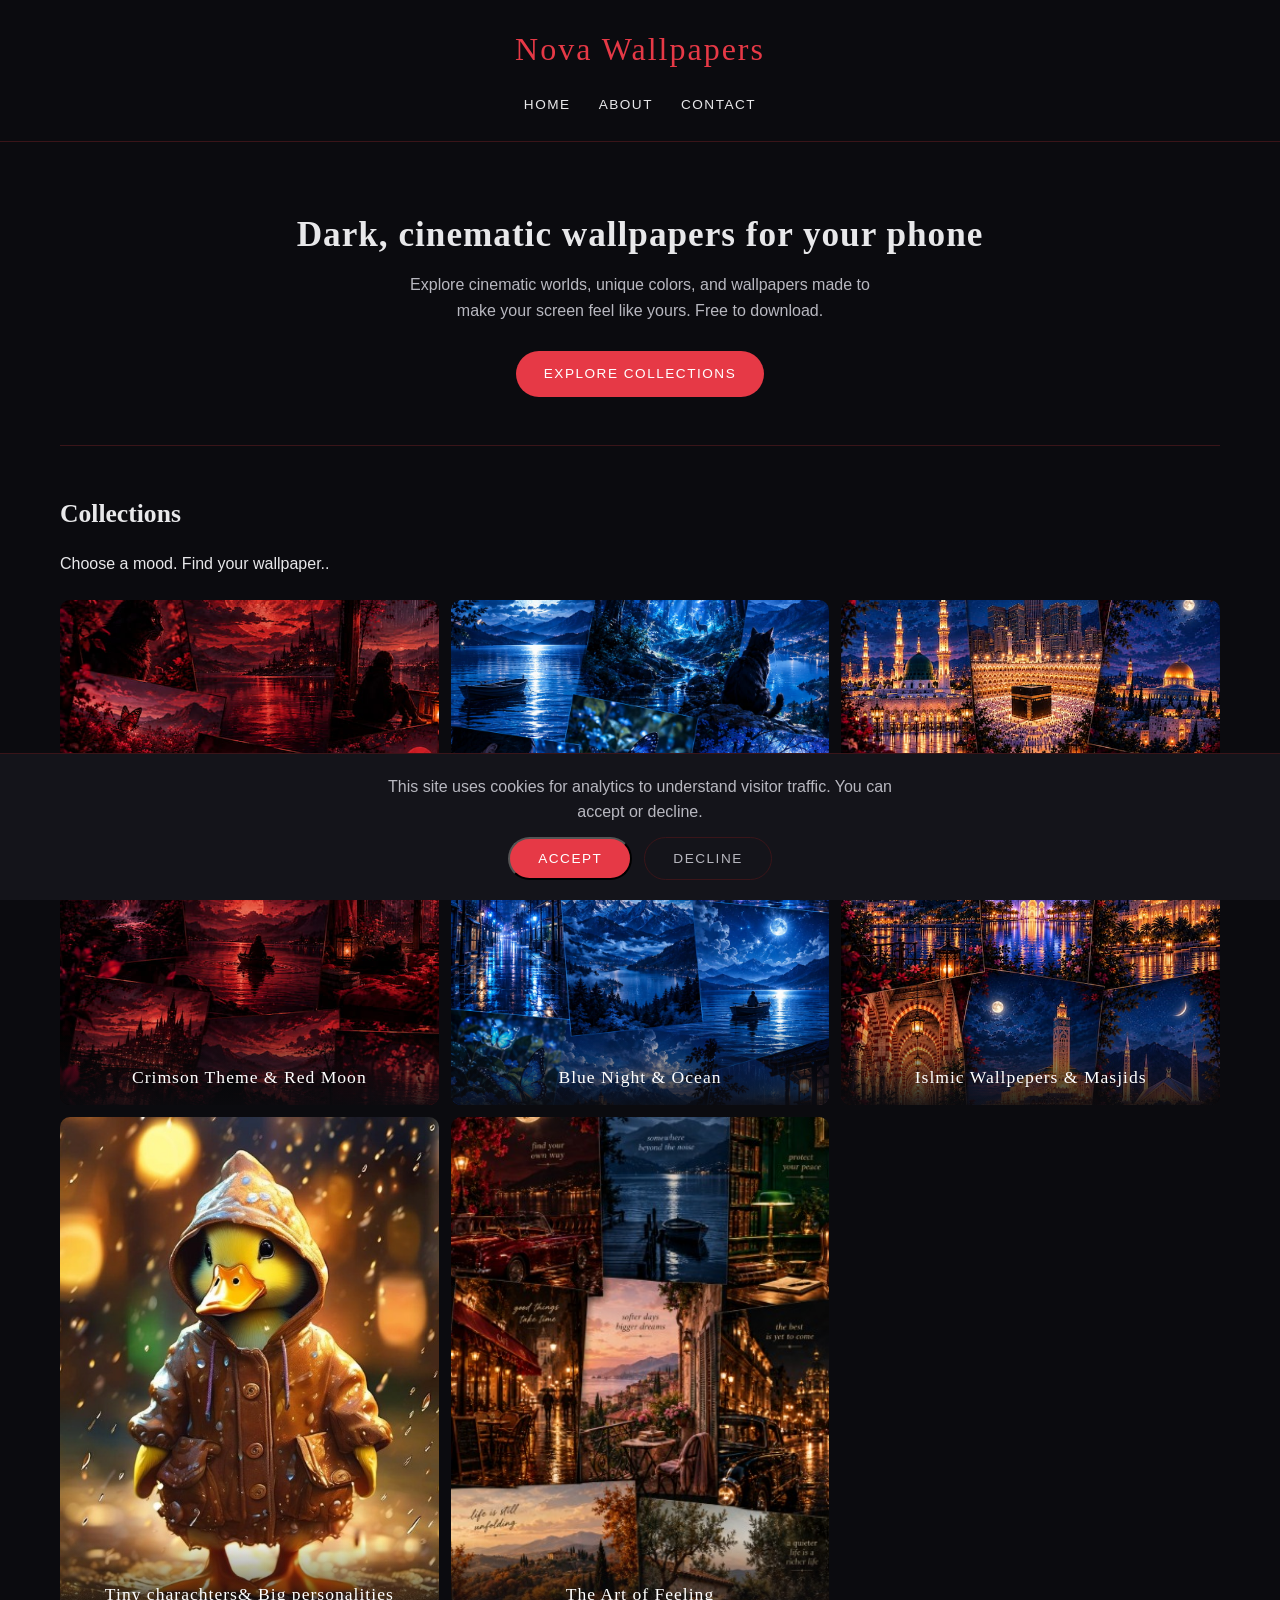
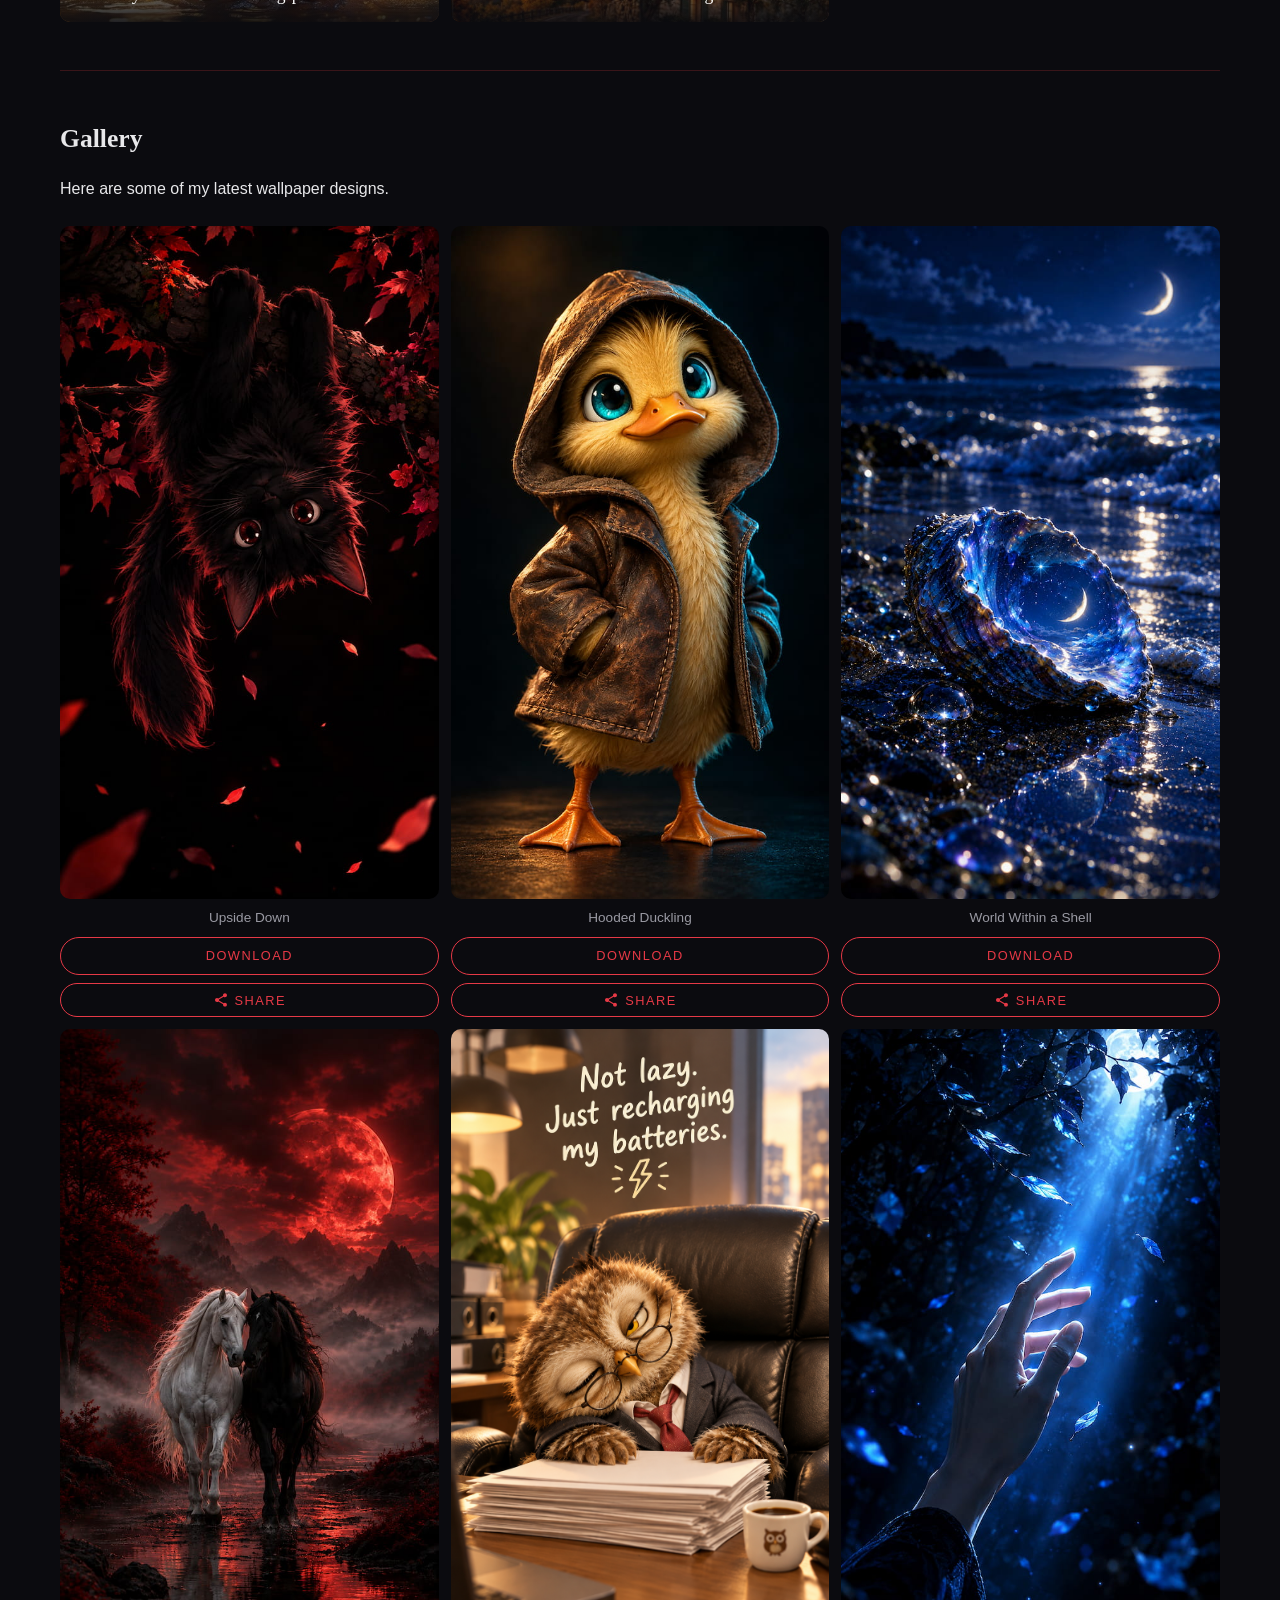
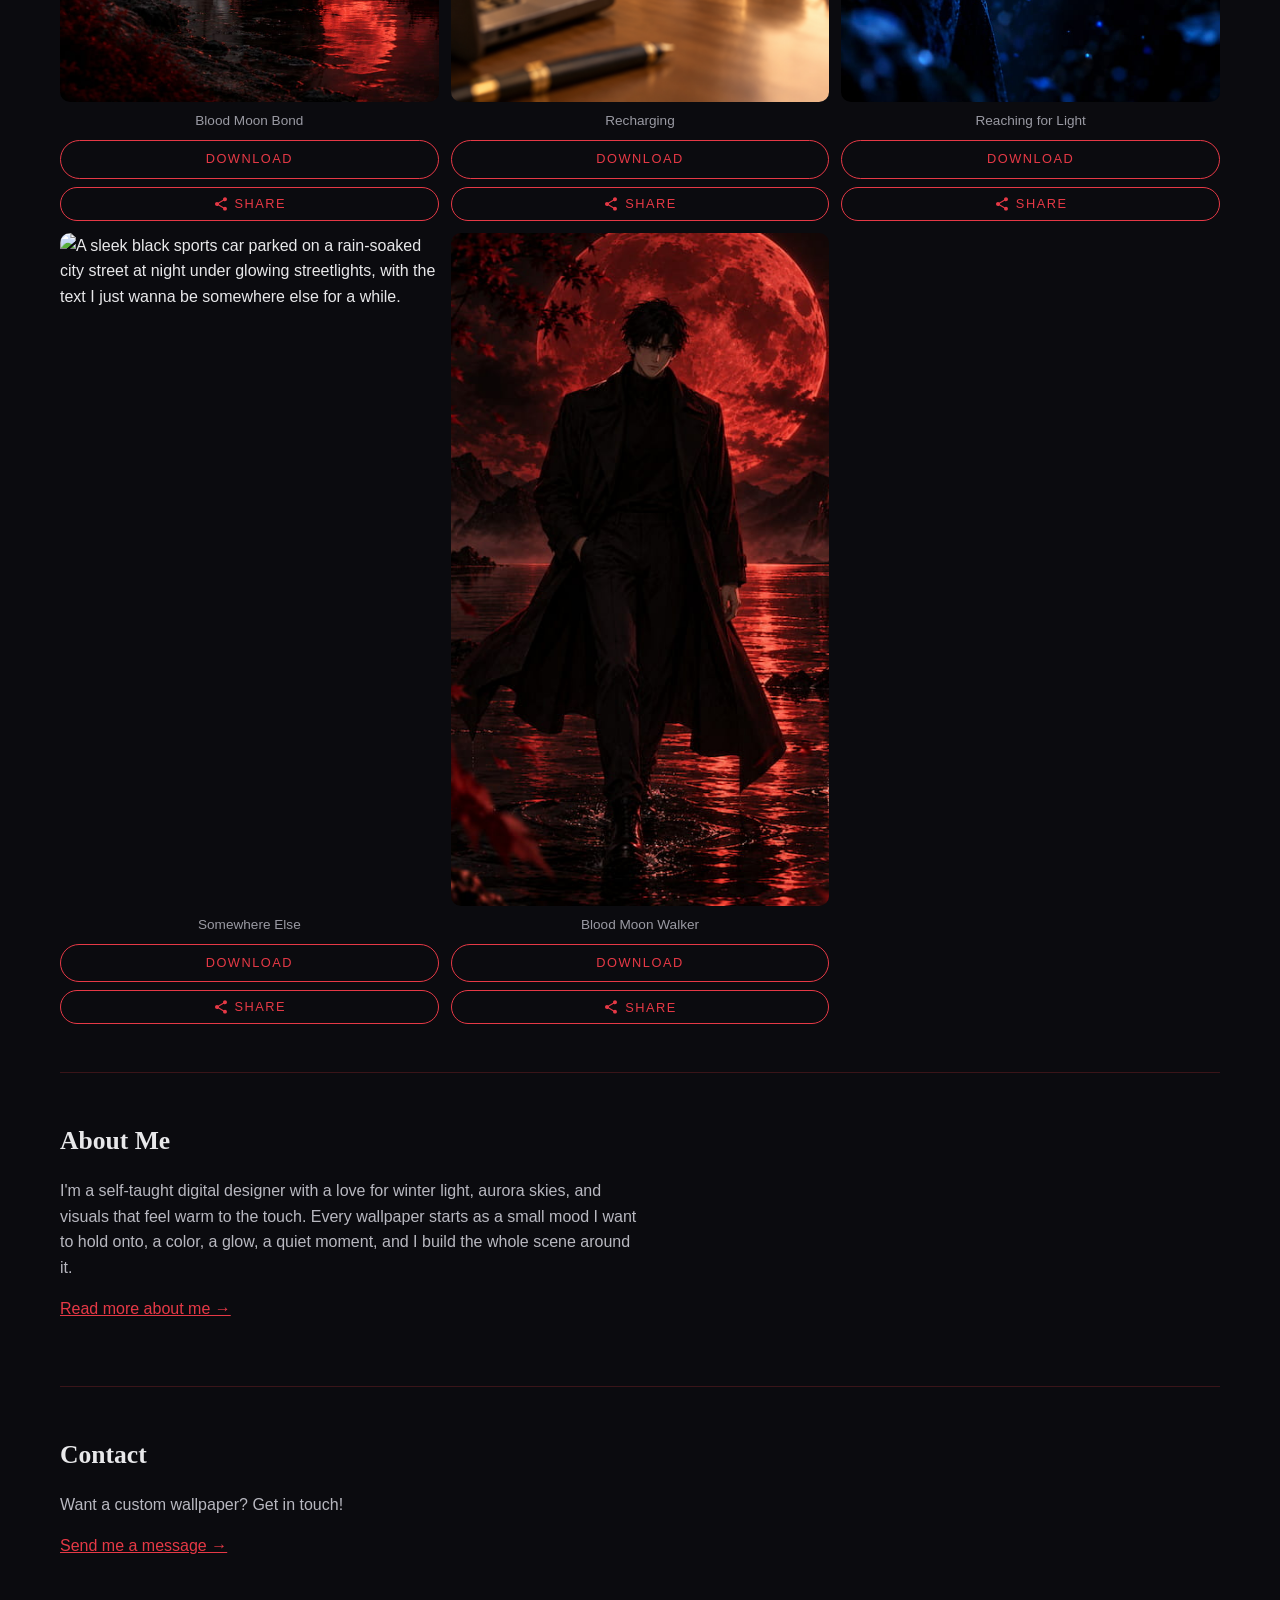
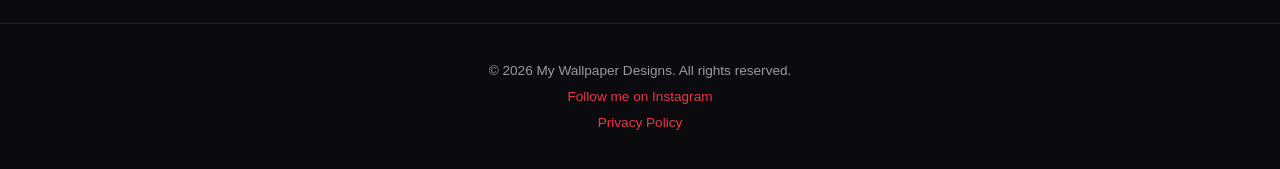
==== index.html @ a2eea52e "Update favicon" ====
<!DOCTYPE html>
<html lang="en">
<head>
  <meta charset="UTF-8">
  <meta name="viewport" content="width=device-width, initial-scale=1.0">

<script async src="https://www.googletagmanager.com/gtag/js?id=G-R8QBSQ94M0"></script>
<script>
  window.dataLayer = window.dataLayer || [];
  function gtag(){dataLayer.push(arguments);}
  gtag('js', new Date());

  gtag('consent', 'default', {
    'analytics_storage': 'denied',
    'ad_storage': 'denied'
  });

  gtag('config', 'G-R8QBSQ94M0');
</script>

  <title>Nova Wallpapers</title>
  <link rel="icon" type="image/png" href="favicon.png">
  <meta name="description" content="Explore cinematic worlds, unique colors, and wallpapers made to make your screen feel like yours. Free to download.">
  <link rel="stylesheet" href="style.css">
</head>
<body>

  <div id="header-placeholder"></div>

  <main>
    <section class="hero">
  <h1>Dark, cinematic wallpapers for your phone</h1>
  <p>Explore cinematic worlds, unique colors, and wallpapers made to make your screen feel like yours. Free to download.</p>
  <a class="button" href="#categories">Explore collections</a>
    </section>


	<section id="categories">
  <h2>Collections</h2>
  <p>Choose a mood. Find your wallpaper..</p>

  <div class="category-grid">

    <a class="category-card" href="red-moon.html">
      <img src="images/mainthumb/red-moon-crimson.jpg" alt="Red moon over dark mountains and a calm lake">
      <span>Crimson Theme &amp; Red Moon</span>
    </a>

    <a class="category-card" href="blue-visual.html">
      <img src="images/mainthumb/blue-theme-ocean.jpg" alt="Blue Wallpapers collection">
      <span>Blue Night &amp; Ocean </span>
    </a>

    <a class="category-card" href="islamic-visuals.html">
      <img src="images/mainthumb/masjid-mosque.jpg" alt="Islamic wallpapers collection">
      <span>Islmic Wallpepers &amp; Masjids</span>
    </a>

    <a class="category-card" href="oddballs.html">
      <img src="images/mainthumb/yellow-duck-oddball.jpeg" alt="Red moon over dark mountains and a calm lake">
      <span>Tiny charachters&amp; Big personalities</span>
    </a>

     <a class="category-card" href="quotes.html">
      <img src="images/mainthumb/quotes.jpeg" alt="Red moon over dark mountains and a calm lake">
      <span>The Art of Feeling</span>
    </a>
  </div>
      </section>


    <section id="gallery">
      <h2>Gallery</h2>
      <p>Here are some of my latest wallpaper designs.</p>

      <div class="gallery-grid">

        <figure>
          <img src="images/red-moon-thumb/black-cat-crimson.jpg" alt="A fluffy black cat hanging upside down from a tree branch, surrounded by red autumn leaves"class="wallpaper-thumb">
          <figcaption>Upside Down</figcaption>
		    <a class="download-link" href="images/redmoon/black-cat-crimson.png" download="crimson-upside-down.png">Download</a>
            <button class="share-button" aria-label="Share this wallpaper">
    <svg viewBox="0 0 24 24" width="16" height="16" fill="currentColor">
      <path d="M18 16.08c-.76 0-1.44.3-1.96.77L8.91 12.7c.05-.23.09-.46.09-.7s-.04-.47-.09-.7l7.05-4.11c.54.5 1.25.81 2.04.81 1.66 0 3-1.34 3-3s-1.34-3-3-3-3 1.34-3 3c0 .24.04.47.09.7L8.04 9.81C7.5 9.31 6.79 9 6 9c-1.66 0-3 1.34-3 3s1.34 3 3 3c.79 0 1.5-.31 2.04-.81l7.12 4.16c-.05.21-.08.43-.08.65 0 1.61 1.31 2.92 2.92 2.92s2.92-1.31 2.92-2.92-1.31-2.92-2.92-2.92z"/>
    </svg>
    Share
  </button>
        </figure>

        <figure>
          <img src="images/oddballsthumbs/hooded-duckling.jpg" alt="A fluffy yellow duckling with big turquoise eyes wearing a worn brown leather jacket with the hood up, standing against a dark moody background with warm orange rim light."  class="wallpaper-thumb">
          <figcaption>Hooded Duckling</figcaption>
		    <a class="download-link " href="images/oddballs/hooded-duckling.png" download="hooded-duckling-leather-jacket-portrait.png">Download</a>
            <button class="share-button" aria-label="Share this wallpaper">
    <svg viewBox="0 0 24 24" width="16" height="16" fill="currentColor">
      <path d="M18 16.08c-.76 0-1.44.3-1.96.77L8.91 12.7c.05-.23.09-.46.09-.7s-.04-.47-.09-.7l7.05-4.11c.54.5 1.25.81 2.04.81 1.66 0 3-1.34 3-3s-1.34-3-3-3-3 1.34-3 3c0 .24.04.47.09.7L8.04 9.81C7.5 9.31 6.79 9 6 9c-1.66 0-3 1.34-3 3s1.34 3 3 3c.79 0 1.5-.31 2.04-.81l7.12 4.16c-.05.21-.08.43-.08.65 0 1.61 1.31 2.92 2.92 2.92s2.92-1.31 2.92-2.92-1.31-2.92-2.92-2.92z"/>
    </svg>
    Share
  </button>
        </figure>


           <figure>
          	
		     <img src="images/blue-night-thumb/seashell-sparkling-shore.jpg" alt="A glowing seashell on the beach at night, containing a miniature ocean scene with a crescent moon, sitting among wet rocks and waves" class="wallpaper-thumb">
          <figcaption>World Within a Shell</figcaption>
		    <a class="download-link" href="images/blue-night/seashell-sparkling-shore.png" download="blue-world-within-shell.png">Download</a>
            <button class="share-button" aria-label="Share this wallpaper">
    <svg viewBox="0 0 24 24" width="16" height="16" fill="currentColor">
      <path d="M18 16.08c-.76 0-1.44.3-1.96.77L8.91 12.7c.05-.23.09-.46.09-.7s-.04-.47-.09-.7l7.05-4.11c.54.5 1.25.81 2.04.81 1.66 0 3-1.34 3-3s-1.34-3-3-3-3 1.34-3 3c0 .24.04.47.09.7L8.04 9.81C7.5 9.31 6.79 9 6 9c-1.66 0-3 1.34-3 3s1.34 3 3 3c.79 0 1.5-.31 2.04-.81l7.12 4.16c-.05.21-.08.43-.08.65 0 1.61 1.31 2.92 2.92 2.92s2.92-1.31 2.92-2.92-1.31-2.92-2.92-2.92z"/>
    </svg>
    Share
  </button>
        </figure>

          <figure>
          <img src="images/mainthumb/horses-crimson-red-moon.jpg" alt="A white horse and a black horse standing nose to nose in a shallow misty stream under a huge blood-red moon, with dark mountains and red foliage reflected in the water."  class="wallpaper-thumb">
          <figcaption>Blood Moon Bond</figcaption>
		    <a class="download-link " href="images/redmoon/horses-crimson-red-moon.jpg" download="horses-crimson-red-moon.png">Download</a>
            <button class="share-button" aria-label="Share this wallpaper">
    <svg viewBox="0 0 24 24" width="16" height="16" fill="currentColor">
      <path d="M18 16.08c-.76 0-1.44.3-1.96.77L8.91 12.7c.05-.23.09-.46.09-.7s-.04-.47-.09-.7l7.05-4.11c.54.5 1.25.81 2.04.81 1.66 0 3-1.34 3-3s-1.34-3-3-3-3 1.34-3 3c0 .24.04.47.09.7L8.04 9.81C7.5 9.31 6.79 9 6 9c-1.66 0-3 1.34-3 3s1.34 3 3 3c.79 0 1.5-.31 2.04-.81l7.12 4.16c-.05.21-.08.43-.08.65 0 1.61 1.31 2.92 2.92 2.92s2.92-1.31 2.92-2.92-1.31-2.92-2.92-2.92z"/>
    </svg>
    Share
  </button>
        </figure>

        <figure>
          <img src="images/quotes/sleepy-owl.png" alt="A sleepy owl in a suit and red tie dozing on a stack of papers at a leather-chaired office desk with a small owl-print coffee cup, with the text Not lazy. Just recharging my batteries." class="wallpaper-thumb">
          <figcaption>Recharging</figcaption>
		    <a class="download-link" href="images/quotes/sleepy-owl.png" download="recharging-sleepy-owl-quote.png">Download</a>
            <button class="share-button" aria-label="Share this wallpaper">
    <svg viewBox="0 0 24 24" width="16" height="16" fill="currentColor">
      <path d="M18 16.08c-.76 0-1.44.3-1.96.77L8.91 12.7c.05-.23.09-.46.09-.7s-.04-.47-.09-.7l7.05-4.11c.54.5 1.25.81 2.04.81 1.66 0 3-1.34 3-3s-1.34-3-3-3-3 1.34-3 3c0 .24.04.47.09.7L8.04 9.81C7.5 9.31 6.79 9 6 9c-1.66 0-3 1.34-3 3s1.34 3 3 3c.79 0 1.5-.31 2.04-.81l7.12 4.16c-.05.21-.08.43-.08.65 0 1.61 1.31 2.92 2.92 2.92s2.92-1.31 2.92-2.92-1.31-2.92-2.92-2.92z"/>
    </svg>
    Share
  </button>
        </figure>  

   <figure>
          	
		     <img src="images/blue-night-thumb/reaching-through-moonlight.jpg" alt="A hand reaching upward toward a beam of light in a glowing blue forest, surrounded by floating leaves and sparkles" class="wallpaper-thumb">
          <figcaption>Reaching for Light</figcaption>
		    <a class="download-link" href="images/blue-night/reaching-through-moonlight.png" download="blue-reaching-for-light.png">Download</a>
            <button class="share-button" aria-label="Share this wallpaper">
    <svg viewBox="0 0 24 24" width="16" height="16" fill="currentColor">
      <path d="M18 16.08c-.76 0-1.44.3-1.96.77L8.91 12.7c.05-.23.09-.46.09-.7s-.04-.47-.09-.7l7.05-4.11c.54.5 1.25.81 2.04.81 1.66 0 3-1.34 3-3s-1.34-3-3-3-3 1.34-3 3c0 .24.04.47.09.7L8.04 9.81C7.5 9.31 6.79 9 6 9c-1.66 0-3 1.34-3 3s1.34 3 3 3c.79 0 1.5-.31 2.04-.81l7.12 4.16c-.05.21-.08.43-.08.65 0 1.61 1.31 2.92 2.92 2.92s2.92-1.31 2.92-2.92-1.31-2.92-2.92-2.92z"/>
    </svg>
    Share
  </button>
        </figure>

        

		 <figure>
          <img src="images/quotes/rainy-black.jfif" alt="A sleek black sports car parked on a rain-soaked city street at night under glowing streetlights, with the text I just wanna be somewhere else for a while." class="wallpaper-thumb">
          <figcaption>Somewhere Else</figcaption>
		    <a class="download-link" href="images/quotes/rainy-black.jfif" download="somewhere-else-rainy-black-quote.jfif">Download</a>
            <button class="share-button" aria-label="Share this wallpaper">
    <svg viewBox="0 0 24 24" width="16" height="16" fill="currentColor">
      <path d="M18 16.08c-.76 0-1.44.3-1.96.77L8.91 12.7c.05-.23.09-.46.09-.7s-.04-.47-.09-.7l7.05-4.11c.54.5 1.25.81 2.04.81 1.66 0 3-1.34 3-3s-1.34-3-3-3-3 1.34-3 3c0 .24.04.47.09.7L8.04 9.81C7.5 9.31 6.79 9 6 9c-1.66 0-3 1.34-3 3s1.34 3 3 3c.79 0 1.5-.31 2.04-.81l7.12 4.16c-.05.21-.08.43-.08.65 0 1.61 1.31 2.92 2.92 2.92s2.92-1.31 2.92-2.92-1.31-2.92-2.92-2.92z"/>
    </svg>
    Share
  </button>
        </figure>
        
  <figure>
          <img src="images/mainthumb/anime_man-crimson.jpg" alt="An anime-style young man with dark hair in a long black coat walking through shallow water under a giant blood-red moon, with dark mountains and falling red leaves around him."  class="wallpaper-thumb">
          <figcaption>Blood Moon Walker</figcaption>
		    <a class="download-link " href="images/redmoon/anime_man-crimson.jpg" download="blood-moon-walker-anime-wallpaper.png">Download</a>
            <button class="share-button" aria-label="Share this wallpaper">
    <svg viewBox="0 0 24 24" width="16" height="16" fill="currentColor">
      <path d="M18 16.08c-.76 0-1.44.3-1.96.77L8.91 12.7c.05-.23.09-.46.09-.7s-.04-.47-.09-.7l7.05-4.11c.54.5 1.25.81 2.04.81 1.66 0 3-1.34 3-3s-1.34-3-3-3-3 1.34-3 3c0 .24.04.47.09.7L8.04 9.81C7.5 9.31 6.79 9 6 9c-1.66 0-3 1.34-3 3s1.34 3 3 3c.79 0 1.5-.31 2.04-.81l7.12 4.16c-.05.21-.08.43-.08.65 0 1.61 1.31 2.92 2.92 2.92s2.92-1.31 2.92-2.92-1.31-2.92-2.92-2.92z"/>
    </svg>
    Share
  </button>
        </figure>

        
     
      

      </div>
    </section>

    <section id="about">
      
      <h2>About Me</h2>
      <p>I'm a self-taught digital designer with a love for winter light, aurora skies, and visuals that feel warm to the touch. Every wallpaper starts as a small mood I want to hold onto, a color, a glow, a quiet moment, and I build the whole scene around it.</p>
      <p><a href="about.html">Read more about me &rarr;</a></p>

    </section>

    <section id="contact">
      <h2>Contact</h2>
      <p>Want a custom wallpaper? Get in touch!</p>
	  <p><a href="contact.html">Send me a message &rarr;</a></p>
    </section>
  </main>
  
 <div id="footer-placeholder"></div>

<script src="script.js"></script>
</body>
</html>
---- style.css ----
* {
  box-sizing: border-box;
}

body {
  margin: 0;
  background-color: #0b0b0f;
  color: #e8e8ea;
  font-family: Arial, Helvetica, sans-serif;
  line-height: 1.6;
}

header {
  padding: 24px 20px;
  text-align: center;
  border-bottom: 1px solid #3a1519;
}

h1 {
  font-family: Georgia, "Times New Roman", serif;
  font-size: 2rem;
  letter-spacing: 2px;
  color: #e63946;
}

h1 {
  margin: 0 0 16px;
}

nav ul {
  list-style: none;
  margin: 0;
  padding: 0;
  display: flex;
  justify-content: center;
  flex-wrap: wrap;
  gap: 8px 28px;
}

nav a {
  color: #e8e8ea;
  text-decoration: none;
  text-transform: uppercase;
  font-size: 0.85rem;
  letter-spacing: 1.5px;
  padding-bottom: 4px;
  border-bottom: 2px solid transparent;
  transition: color 0.3s, border-color 0.3s;
}

nav a:hover {
  color: #e63946;
  border-bottom-color: #e63946;
}

html {
  scroll-behavior: smooth;
}

main {
  max-width: 1200px;
  margin: 0 auto;
  padding: 0 20px;
}

section {
  padding: 48px 0;
}

h2 {
  font-family: Georgia, "Times New Roman", serif;
  font-size: 1.6rem;
  margin: 0 0 8px;
}

.gallery-grid {
  display: grid;
  grid-template-columns: repeat(2, 1fr);
  gap: 12px;
  margin-top: 24px;
  cursor: pointer;

}

.gallery-grid figure {
  margin: 0;
}

.gallery-grid img {
  display: block;
  width: 100%;
  aspect-ratio: 9 / 16;
  object-fit: cover;
  border-radius: 10px;
  cursor: pointer;
  opacity: 0;
  transition: opacity 0.6s, transform 0.5s cubic-bezier(0.25, 0.8, 0.25, 1), box-shadow 0.5s cubic-bezier(0.25, 0.8, 0.25, 1), filter 0.5s;
}

.gallery-grid img:hover {
  transform: scale(1.04);
  box-shadow: 0 12px 32px rgba(230, 57, 70, 0.4);
  filter: brightness(1.05);
}
.gallery-grid img.loaded {
  opacity: 1;
}

figcaption {
  padding-top: 8px;
  font-size: 0.85rem;
  text-align: center;
  color: #9a9aa3;
}
.gallery-grid img:hover {
  transform: scale(1.03);
  box-shadow: 0 8px 24px rgba(230, 57, 70, 0.35);
}

@media (min-width: 768px) {
  .gallery-grid {
    grid-template-columns: repeat(3, 1fr);
  }
}
section + section {
  border-top: 1px solid #3a1519;
}

#about p,
#contact p {
  max-width: 65ch;
  color: #b8b8c0;
}
footer {
  padding: 32px 20px;
  text-align: center;
  border-top: 1px solid #3a1519;
  font-size: 0.85rem;
  color: #9a9aa3;
}

footer p {
  margin: 4px 0;
}

footer a {
  color: #e63946;
  text-decoration: none;
  transition: color 0.3s;
}

footer a:hover {
  color: #ff6b76;
  text-decoration: underline;
}

.site-title {
  display: block;
  margin-bottom: 16px;
  font-family: Georgia, "Times New Roman", serif;
  font-size: 2rem;
  letter-spacing: 2px;
  color: #e63946;
  text-decoration: none;
}

main h1 {
  margin: 0 0 8px;
  font-size: 1.8rem;
  letter-spacing: 1px;
  color: #e8e8ea;
}

main a {
  color: #e63946;
  transition: color 0.3s;
}

main a:hover {
  color: #ff6b76;
}
.hero {
  text-align: center;
  padding: 72px 0 48px;
}

.hero h1 {
  margin: 0 0 16px;
  font-family: Georgia, "Times New Roman", serif;
  font-size: 2.2rem;
  line-height: 1.2;
}

.hero p {
  max-width: 55ch;
  margin: 0 auto 28px;
  color: #b8b8c0;
}

.button {
  display: inline-block;
  padding: 12px 28px;
  background-color: #e63946;
  color: #ffffff;
  text-decoration: none;
  text-transform: uppercase;
  letter-spacing: 1.5px;
  font-size: 0.85rem;
  border-radius: 999px;
  transition: background-color 0.3s;
}

.button:hover {
  background-color: #ff6b76;
  color: #ffffff;
}
.category-grid {
  display: grid;
  grid-template-columns: repeat(2, 1fr);
  gap: 12px;
  margin-top: 24px;
}

.category-card {
  position: relative;
  display: block;
  overflow: hidden;
  border-radius: 10px;
}

.category-card img {
  display: block;
  width: 100%;
  aspect-ratio: 3 / 4;
  object-fit: cover;
  transition: transform 0.4s;
}

.category-card span {
  position: absolute;
  left: 0;
  right: 0;
  bottom: 0;
  padding: 40px 12px 14px;
  background: linear-gradient(to top, rgba(11, 11, 15, 0.9), transparent);
  color: #ffffff;
  font-family: Georgia, "Times New Roman", serif;
  font-size: 1.1rem;
  letter-spacing: 1px;
  text-align: center;
}

.category-card:hover img {
  transform: scale(1.05);
}

@media (min-width: 768px) {
  .category-grid {
    grid-template-columns: repeat(3, 1fr);
  }
}
.download-link {
  display: block;
  margin-top: 8px;
  padding: 8px 0;
  border: 1px solid #e63946;
  border-radius: 999px;
  color: #e63946;
  font-size: 0.8rem;
  text-align: center;
  text-decoration: none;
  text-transform: uppercase;
  letter-spacing: 1.5px;
  transition: background-color 0.3s, color 0.3s;
}

.download-link:hover {
  background-color: #e63946;
  color: #ffffff;
}

.download-link.theme-blue {
  border-color: #4a7fe6;
  color: #4a7fe6;
}

.download-link.theme-blue:hover {
  background-color: #4a7fe6;
  color: #ffffff;
}



main a.theme-blue {
  color: #4a7fe6;
}

main a.theme-blue:hover {
  color: #7fa8f0;
}

.text-page {
  max-width: 720px;
  margin: 0 auto;
}

.text-page h2 {
  margin: 32px 0 8px;
  font-family: Georgia, "Times New Roman", serif;
  font-size: 1.4rem;
  color: #e8e8ea;
}

.text-page p {
  color: #b8b8c0;
}

nav a[aria-current="page"] {
  color: #e63946;
  border-bottom-color: #e63946;
}

.contact-form {
  display: grid;
  gap: 16px;
  margin: 24px 0 32px;
}

.contact-form label {
  display: block;
  margin-bottom: 6px;
  font-size: 0.85rem;
  letter-spacing: 1px;
  text-transform: uppercase;
  color: #9a9aa3;
}

.contact-form input,
.contact-form textarea {
  width: 100%;
  padding: 12px 14px;
  background-color: #14141a;
  border: 1px solid #3a1519;
  border-radius: 8px;
  color: #e8e8ea;
  font-family: inherit;
  font-size: 1rem;
}

.contact-form textarea {
  resize: vertical;
}

.contact-form input:focus,
.contact-form textarea:focus {
  outline: none;
  border-color: #e63946;
  box-shadow: 0 0 0 3px rgba(230, 57, 70, 0.25);
}

.contact-form .button {
  justify-self: start;
  border: none;
  cursor: pointer;
  font-family: inherit;
}
.text-page ul {
  padding-left: 1.2rem;
}

.text-page li {
  margin-bottom: 6px;
  color: #b8b8c0;
}
.lightbox {
  position: fixed;
  top: 0;
  left: 0;
  width: 100%;
  height: 100%;
  background-color: rgba(0, 0, 0, 0.9);
  display: flex;
  align-items: center;
  justify-content: center;
  z-index: 100;
  opacity: 0;
  visibility: hidden;
  transition: opacity 0.3s, visibility 0.3s;
}

.lightbox.active {
  opacity: 1;
  visibility: visible;
}

.lightbox img {
  max-width: 90%;
  max-height: 85vh;
  border-radius: 10px;
  transform: scale(0.95);
  transition: transform 0.3s;
}

.lightbox.active img {
  transform: scale(1);
}

.lightbox-close {
  position: absolute;
  top: 20px;
  right: 30px;
  font-size: 2.5rem;
  color: #e8e8ea;
  cursor: pointer;
}

#backToTop {
  position: fixed;
  bottom: 24px;
  right: 24px;
  width: 44px;
  height: 44px;
  border: none;
  border-radius: 50%;
  background-color: #e63946;
  color: #ffffff;
  font-size: 1.2rem;
  cursor: pointer;
  opacity: 0;
  visibility: hidden;
  transform: translateY(10px);
  transition: opacity 0.3s, visibility 0.3s, transform 0.3s, background-color 0.3s;
  z-index: 50;
}

#backToTop.show {
  opacity: 1;
  visibility: visible;
  transform: translateY(0);
}

#backToTop:hover {
  background-color: #ff6b76;
}

.cookie-banner {
  position: fixed;
  bottom: 0;
  left: 0;
  right: 0;
  background-color: #14141a;
  border-top: 1px solid #3a1519;
  padding: 20px;
  display: none;
  flex-direction: column;
  gap: 12px;
  align-items: center;
  text-align: center;
  z-index: 200;
}

.cookie-banner.show {
  display: flex;
}

.cookie-banner p {
  margin: 0;
  color: #b8b8c0;
  max-width: 60ch;
}

.cookie-buttons {
  display: flex;
  gap: 12px;
}

.cookie-decline {
  padding: 12px 28px;
  background-color: transparent;
  color: #b8b8c0;
  border: 1px solid #3a1519;
  border-radius: 999px;
  text-transform: uppercase;
  letter-spacing: 1.5px;
  font-size: 0.85rem;
  cursor: pointer;
  font-family: inherit;
}
.wallpaper-actions {
  display: flex;
  gap: 8px;
  margin-top: 8px;
}

.wallpaper-actions .download-link {
  flex: 1;
  margin-top: 0;
}

.share-button {
  display: flex;
  align-items: center;
  justify-content: center;
  gap: 6px;
  width: 100%;
  margin-top: 8px;
  padding: 8px 0;
  border: 1px solid #e63946;
  border-radius: 999px;
  background-color: transparent;
  color: #e63946;
  font-size: 0.8rem;
  text-transform: uppercase;
  letter-spacing: 1.5px;
  cursor: pointer;
  font-family: inherit;
  transition: background-color 0.3s, color 0.3s;
}

.share-button:hover {
  background-color: #e63946;
  color: #ffffff;
}
.share-button.theme-blue {
  border-color: #4a7fe6;
  color: #4a7fe6;
}

.share-button.theme-blue:hover {
  background-color: #4a7fe6;
  color: #ffffff;
}

.collection-row {
  display: grid;
  grid-template-columns: 1fr;
  gap: 16px;
  margin-bottom: 40px;
  align-items: center;
}

.collection-row .category-card {
  max-width: 320px;
}

.collection-description {
  color: #b8b8c0;
  line-height: 1.7;
}

@media (min-width: 768px) {
  .collection-row {
    grid-template-columns: 300px 1fr;
    gap: 32px;
  }
}
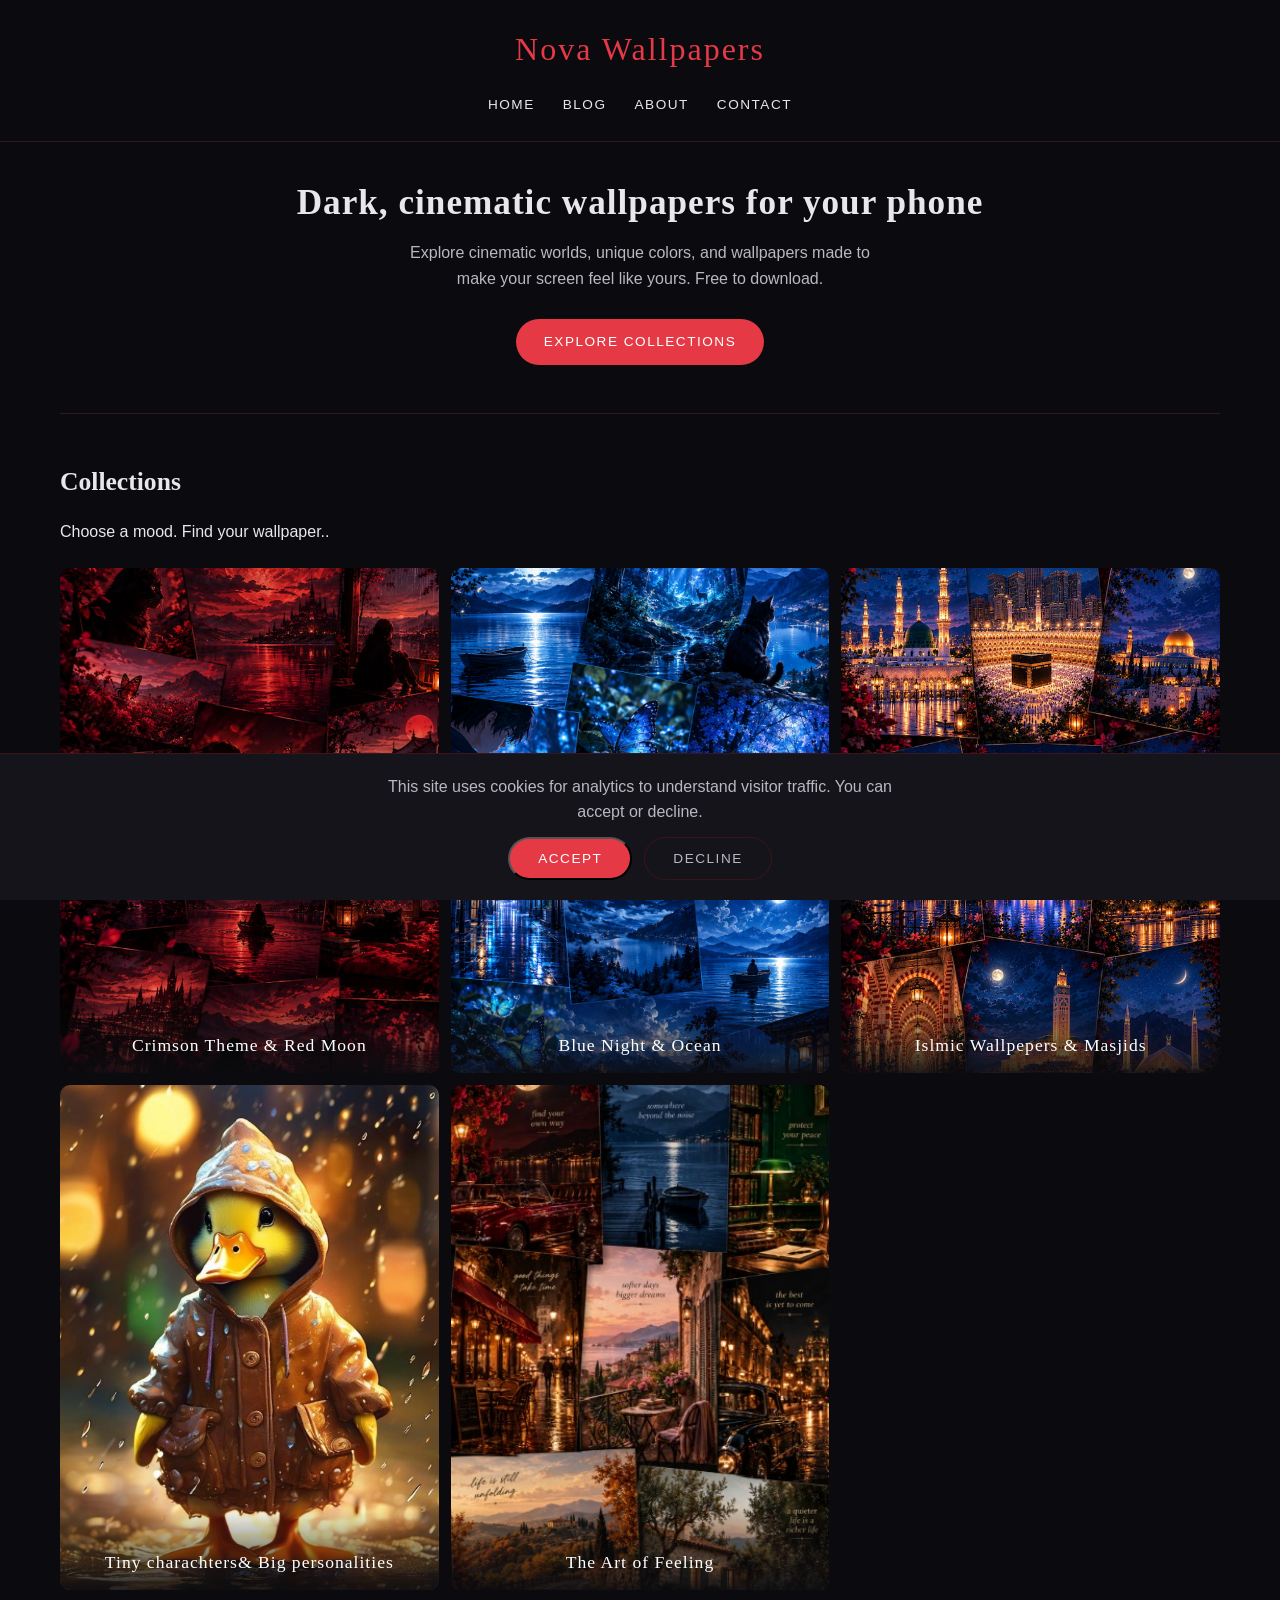
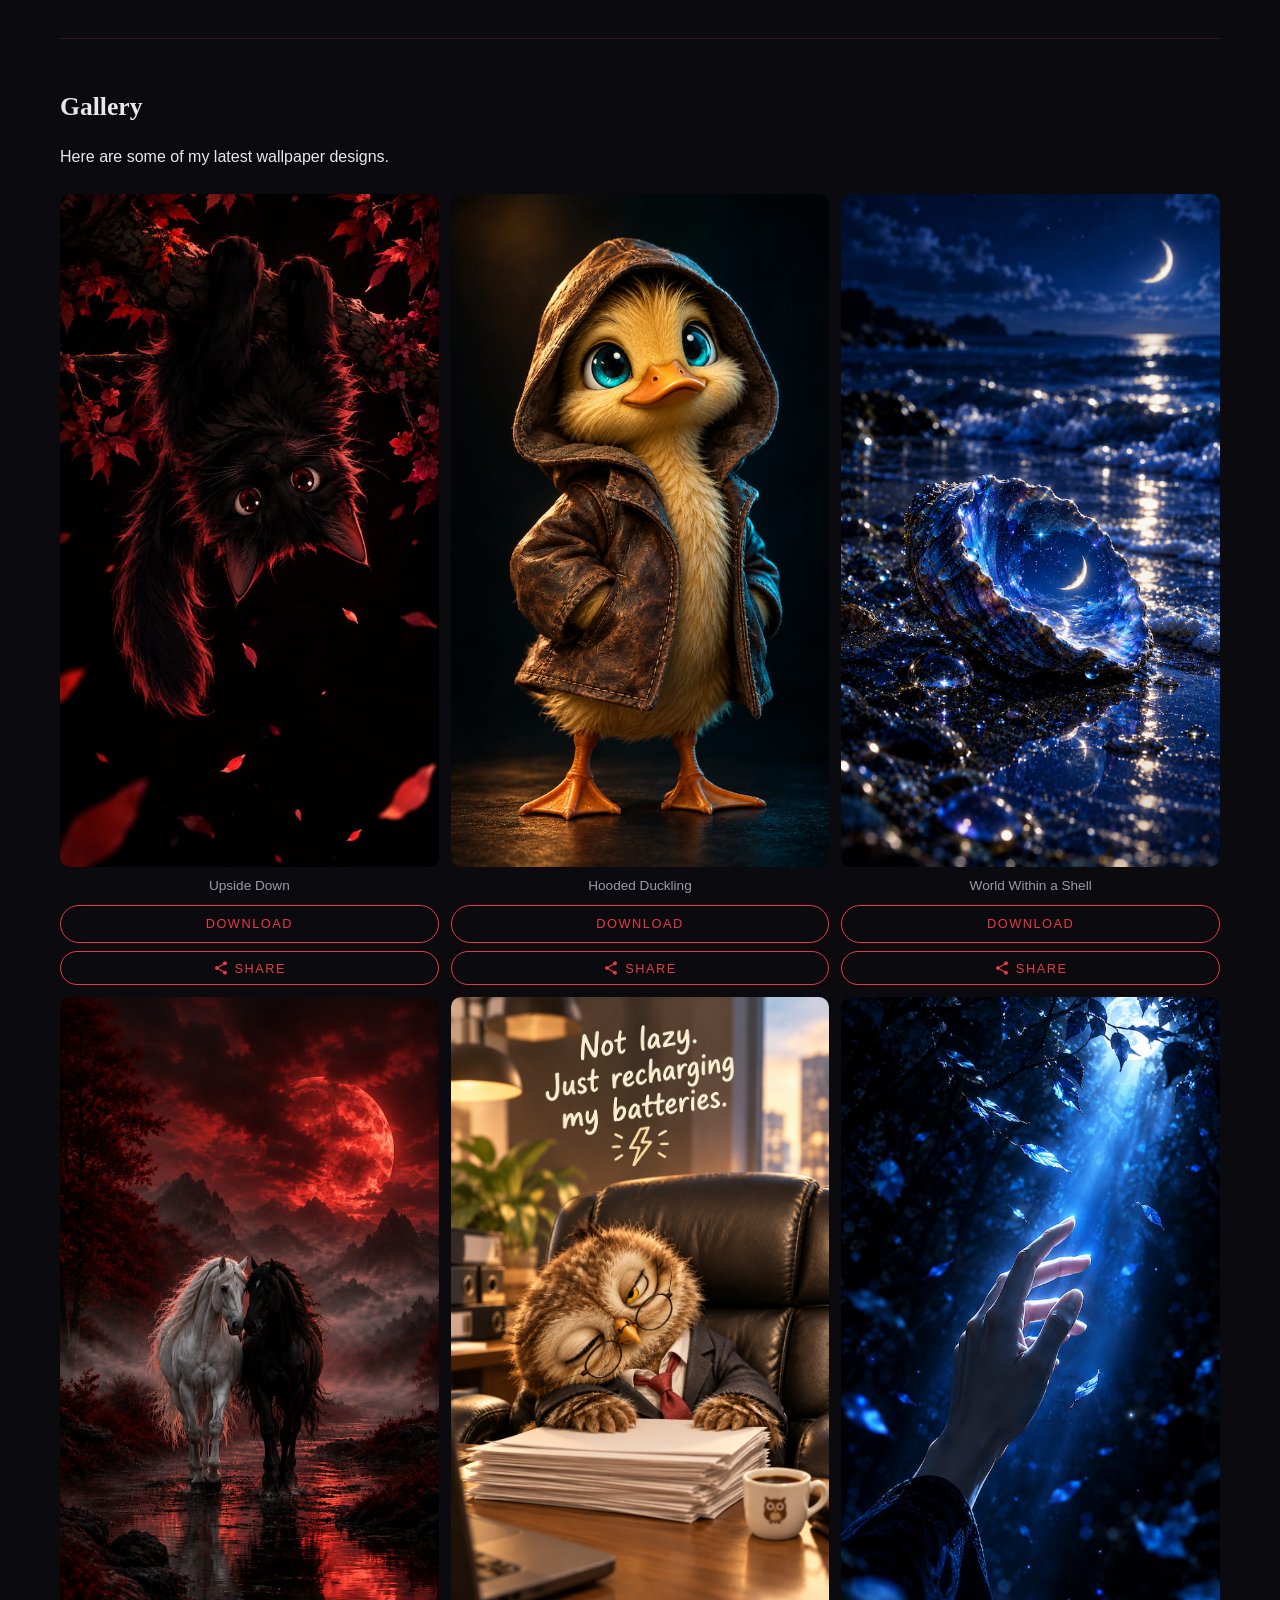
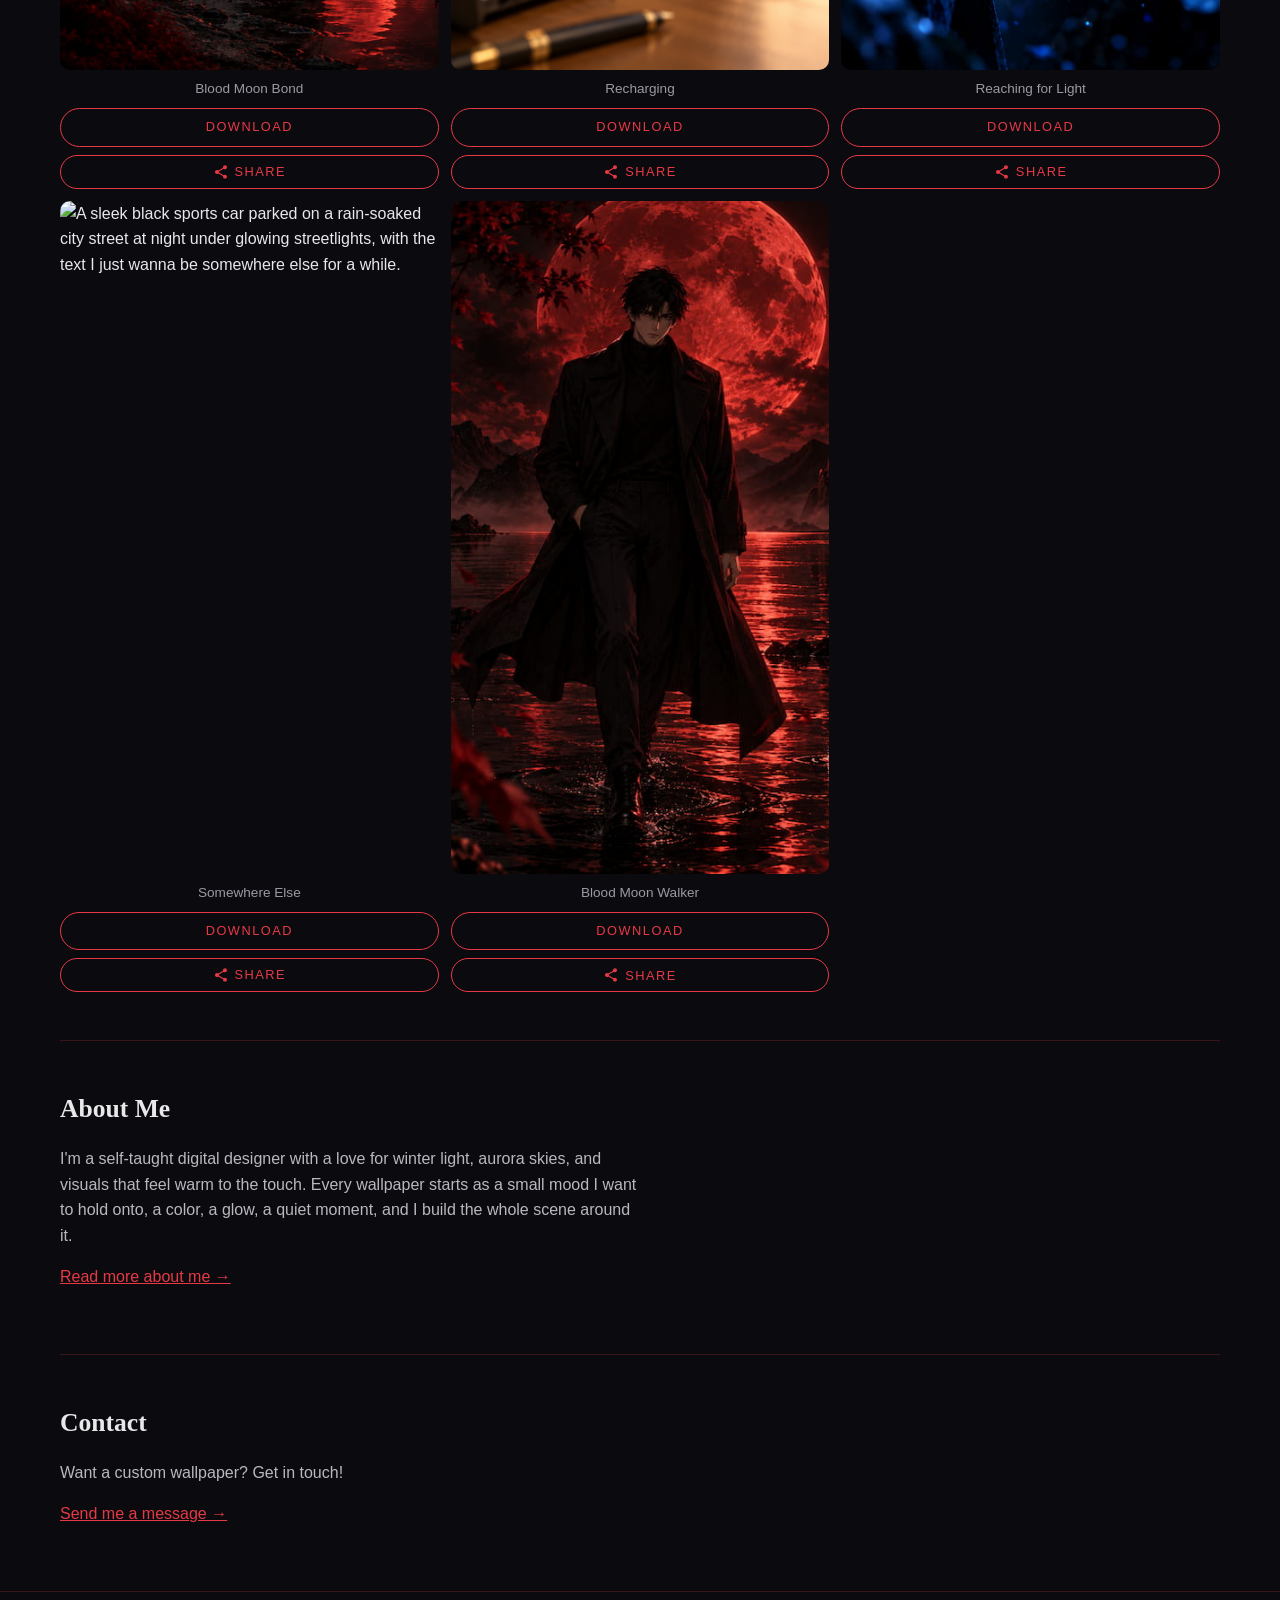
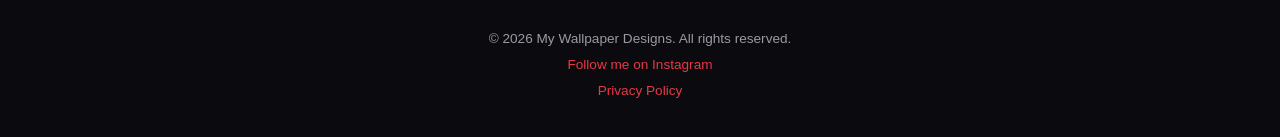
==== commit bfae0a36: "Update favicon" ====
--- a/index.html
+++ b/index.html
@@ -44,6 +44,7 @@
     <a class="category-card" href="red-moon.html">
       <img src="images/mainthumb/red-moon-crimson.jpg" alt="Red moon over dark mountains and a calm lake">
       <span>Crimson Theme &amp; Red Moon</span>
+      
     </a>
 
     <a class="category-card" href="blue-visual.html">
--- a/style.css
+++ b/style.css
@@ -181,7 +181,7 @@
 }
 .hero {
   text-align: center;
-  padding: 72px 0 48px;
+  padding: 40px 0 48px;
 }
 
 .hero h1 {
@@ -553,4 +553,20 @@
     grid-template-columns: 300px 1fr;
     gap: 32px;
   }
+}
+
+.post-meta {
+  color: #9a9aa3;
+  font-size: 0.85rem;
+  text-transform: uppercase;
+  letter-spacing: 1px;
+  margin-top: -8px;
+  margin-bottom: 24px;
+}
+
+.post-signature {
+  font-family: Georgia, "Times New Roman", serif;
+  font-style: italic;
+  color: #e63946;
+  margin-top: 32px;
 }
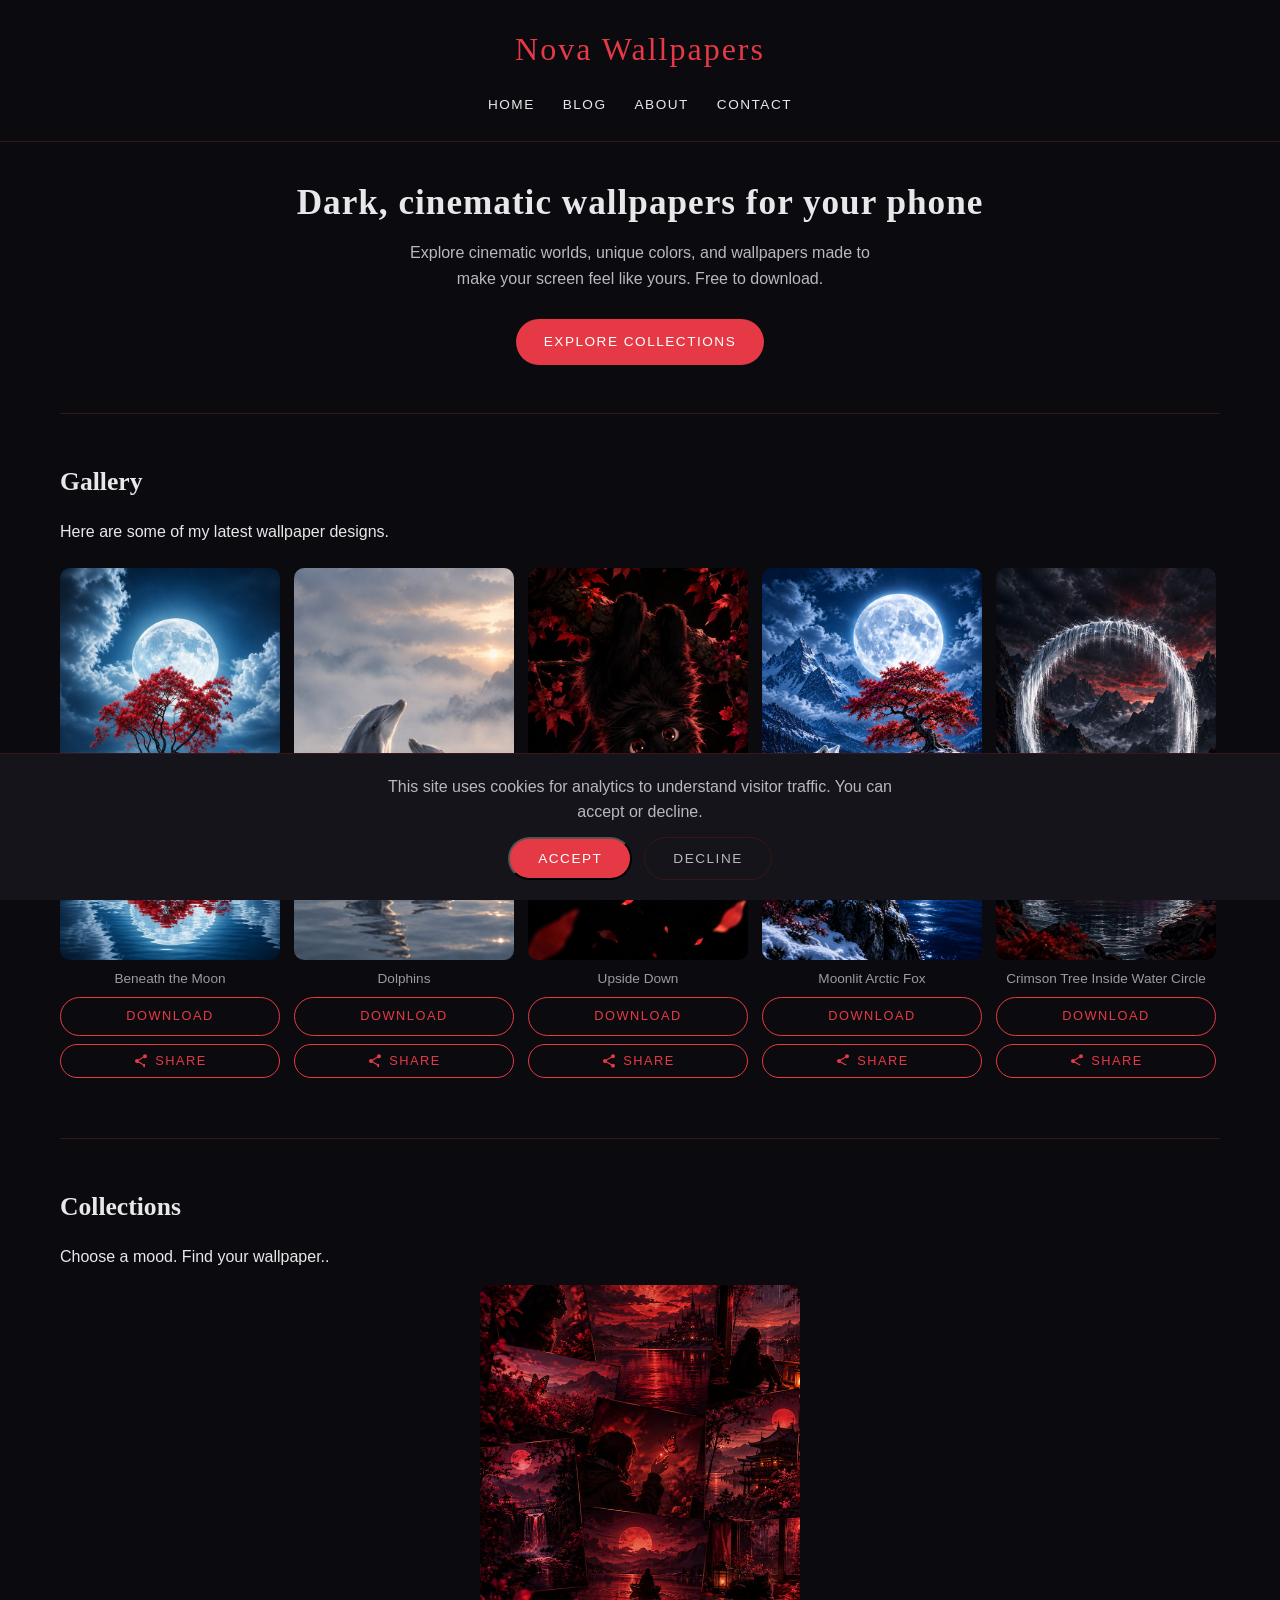
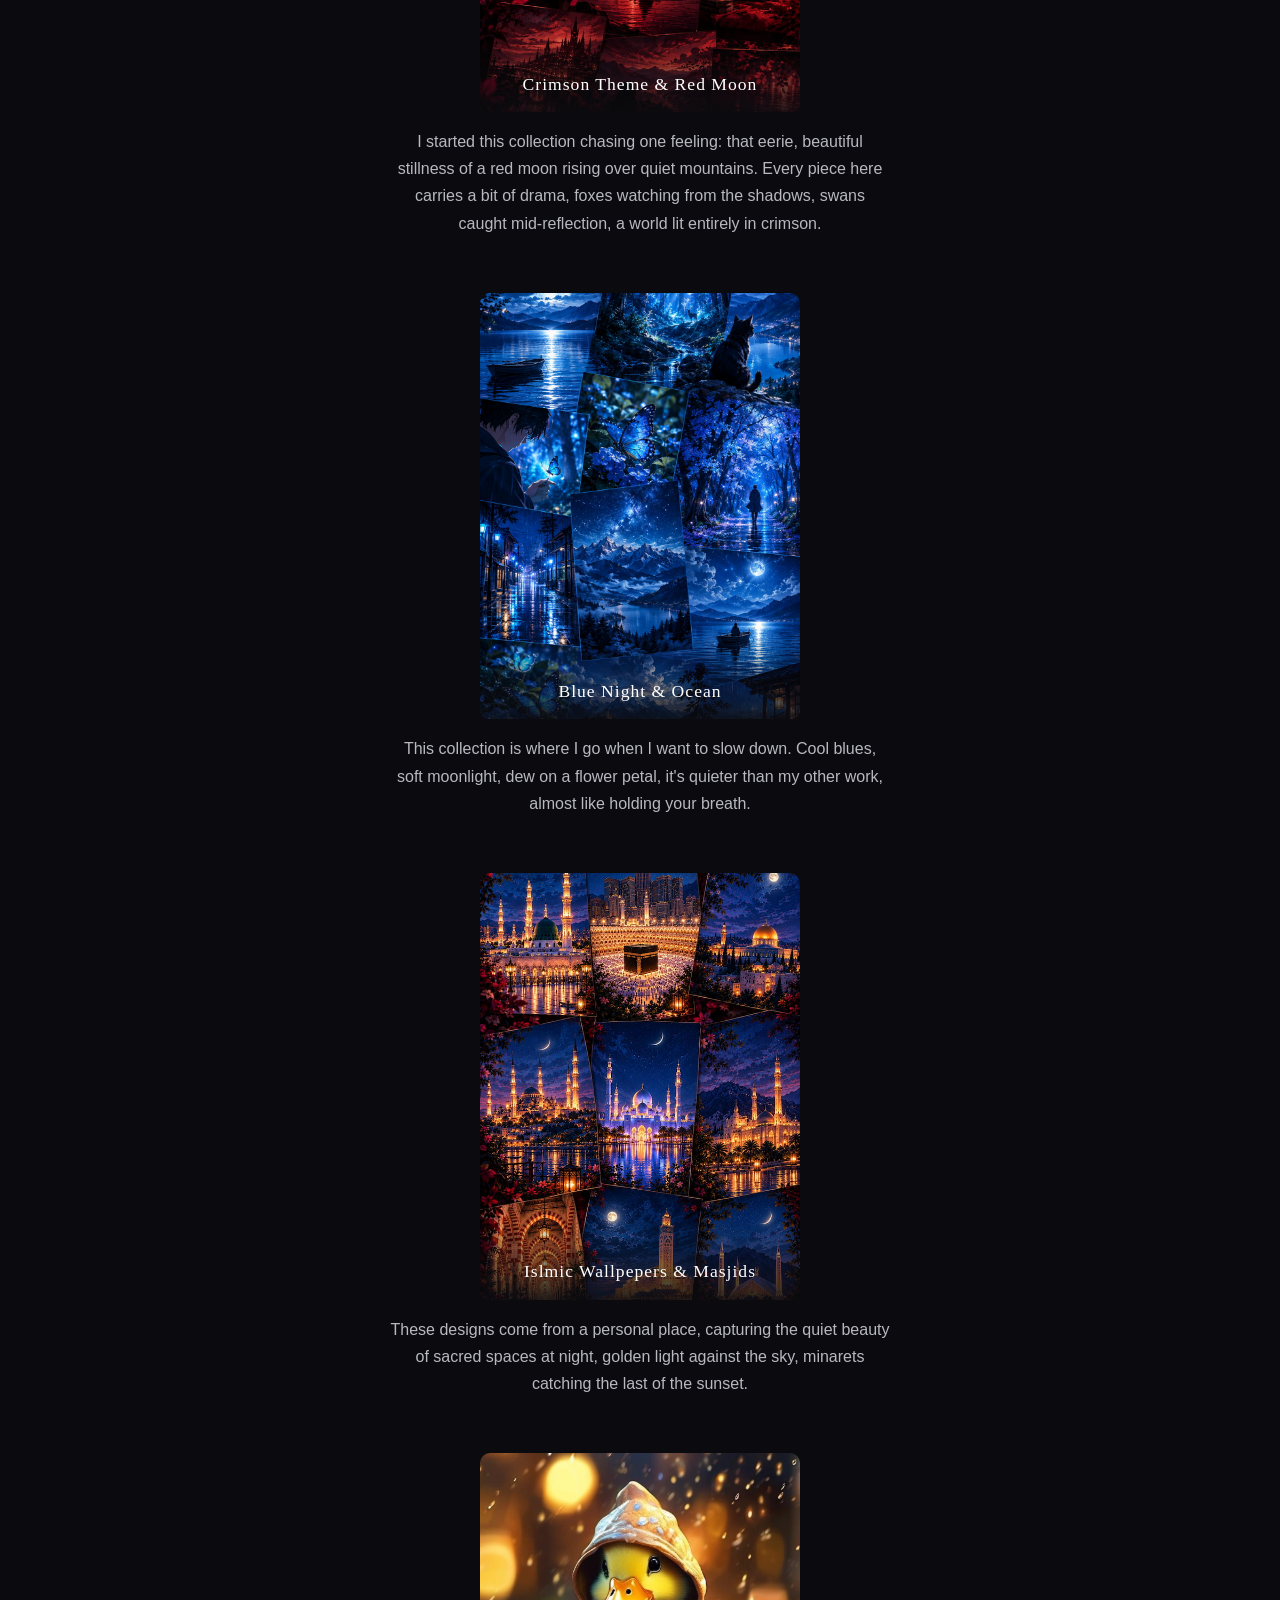
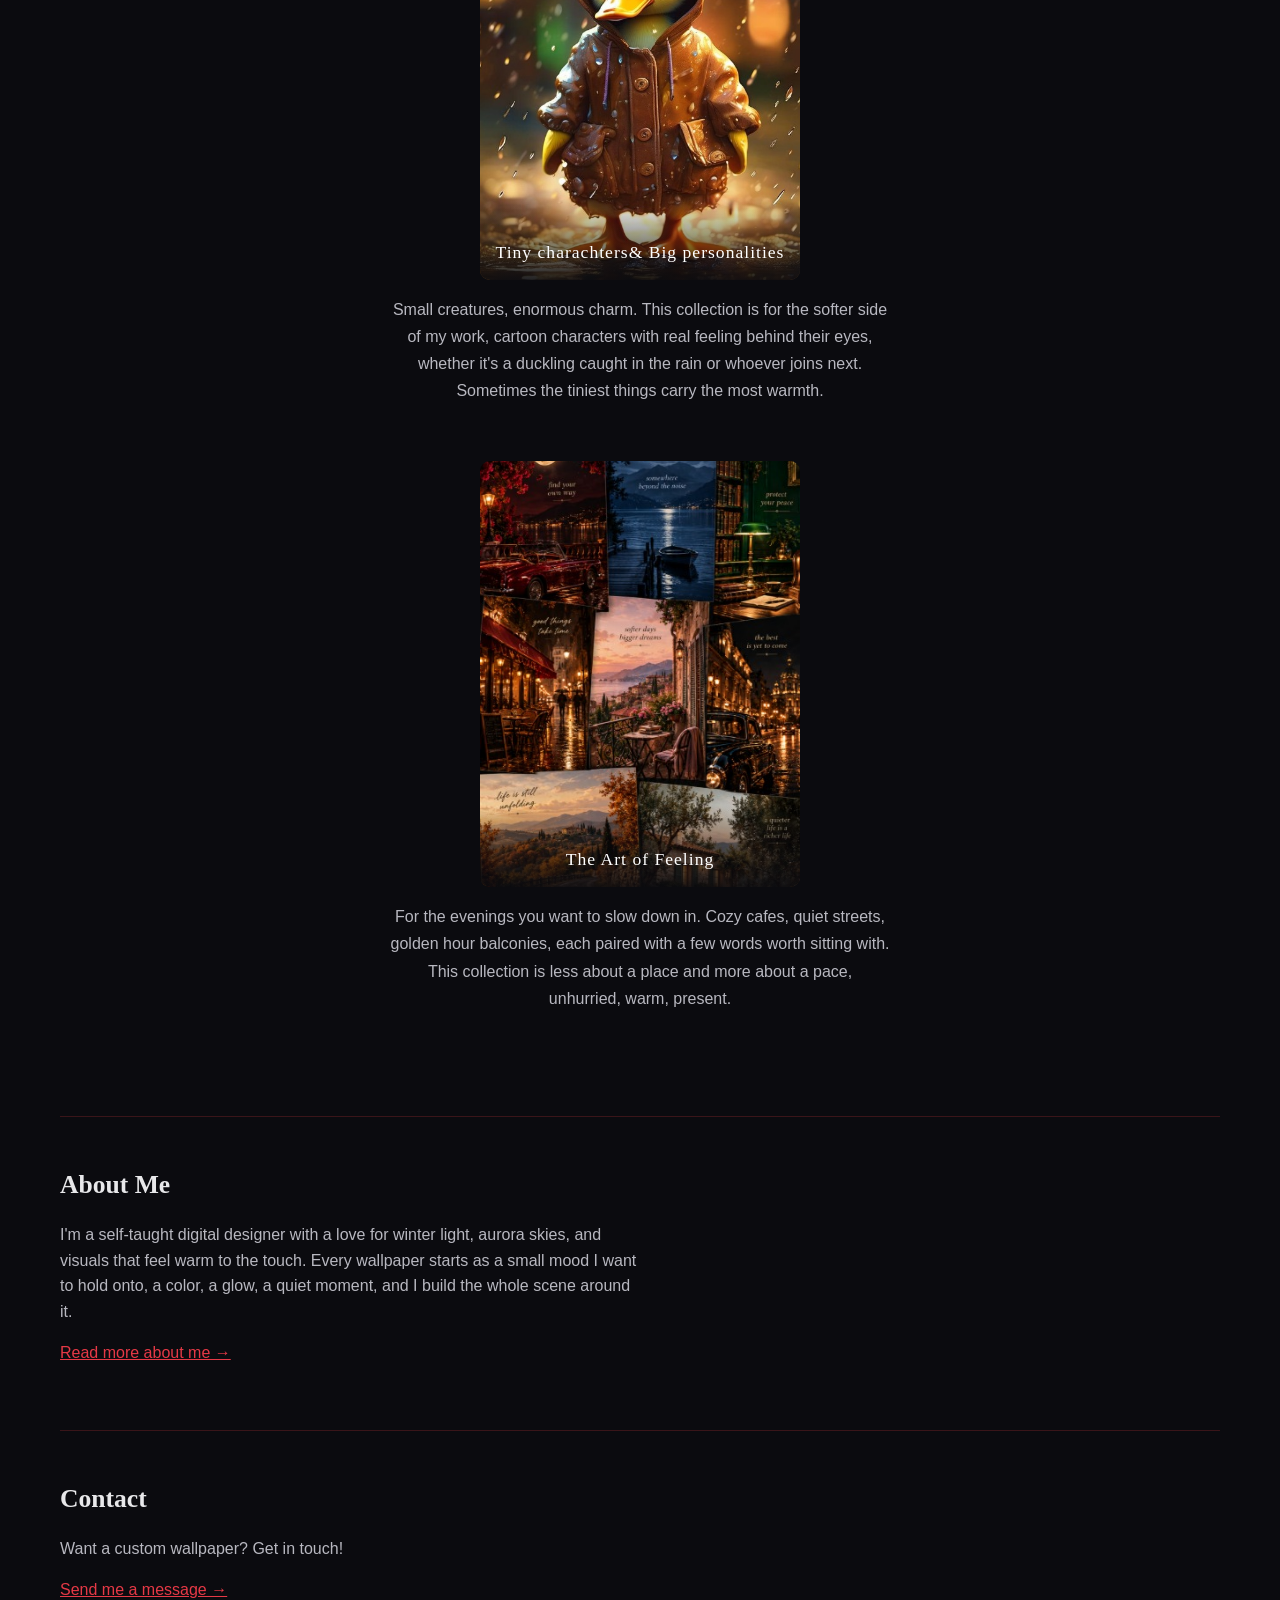
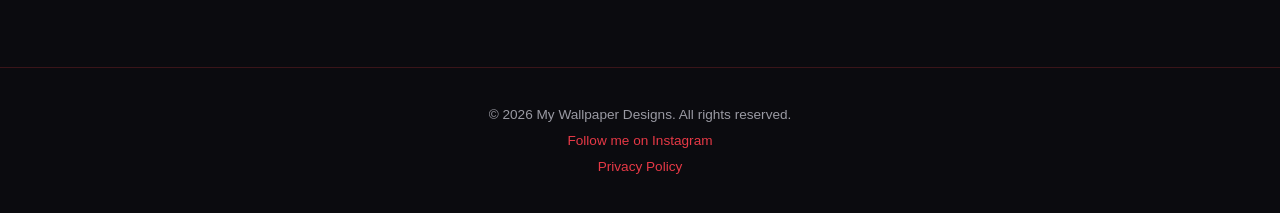
==== commit 67131cb2: "Update favicon" ====
--- a/index.html
+++ b/index.html
@@ -34,49 +34,40 @@
   <a class="button" href="#categories">Explore collections</a>
     </section>
 
-
-	<section id="categories">
-  <h2>Collections</h2>
-  <p>Choose a mood. Find your wallpaper..</p>
-
-  <div class="category-grid">
-
-    <a class="category-card" href="red-moon.html">
-      <img src="images/mainthumb/red-moon-crimson.jpg" alt="Red moon over dark mountains and a calm lake">
-      <span>Crimson Theme &amp; Red Moon</span>
-      
-    </a>
-
-    <a class="category-card" href="blue-visual.html">
-      <img src="images/mainthumb/blue-theme-ocean.jpg" alt="Blue Wallpapers collection">
-      <span>Blue Night &amp; Ocean </span>
-    </a>
-
-    <a class="category-card" href="islamic-visuals.html">
-      <img src="images/mainthumb/masjid-mosque.jpg" alt="Islamic wallpapers collection">
-      <span>Islmic Wallpepers &amp; Masjids</span>
-    </a>
-
-    <a class="category-card" href="oddballs.html">
-      <img src="images/mainthumb/yellow-duck-oddball.jpeg" alt="Red moon over dark mountains and a calm lake">
-      <span>Tiny charachters&amp; Big personalities</span>
-    </a>
-
-     <a class="category-card" href="quotes.html">
-      <img src="images/mainthumb/quotes.jpeg" alt="Red moon over dark mountains and a calm lake">
-      <span>The Art of Feeling</span>
-    </a>
-  </div>
-      </section>
-
-
+    
     <section id="gallery">
       <h2>Gallery</h2>
       <p>Here are some of my latest wallpaper designs.</p>
 
-      <div class="gallery-grid">
-
-        <figure>
+      <div class="gallery-scroll">
+         <button class="scroll-arrow scroll-arrow-left" aria-label="Scroll left">&lsaquo;</button>
+          <div class="gallery-track">
+
+               <figure id="beneath-the-moon">
+          <img src="images/mainthumb/tree-beneath-moon-thumb.jpg" alt="A tree standing beneath the moon"  class="wallpaper-thumb">
+          <figcaption>Beneath the Moon</figcaption>
+		    <a class="download-link " href="images/mainthumb/tree-beneath-moon.png" download="tree-beneath-moon.png">Download</a>
+            <button class="share-button" aria-label="Share this wallpaper">
+    <svg viewBox="0 0 24 24" width="16" height="16" fill="currentColor">
+      <path d="M18 16.08c-.76 0-1.44.3-1.96.77L8.91 12.7c.05-.23.09-.46.09-.7s-.04-.47-.09-.7l7.05-4.11c.54.5 1.25.81 2.04.81 1.66 0 3-1.34 3-3s-1.34-3-3-3-3 1.34-3 3c0 .24.04.47.09.7L8.04 9.81C7.5 9.31 6.79 9 6 9c-1.66 0-3 1.34-3 3s1.34 3 3 3c.79 0 1.5-.31 2.04-.81l7.12 4.16c-.05.21-.08.43-.08.65 0 1.61 1.31 2.92 2.92 2。92s2。92-1。31 2。92-2。92-1。31-2。92-2。92-2。92z"/>
+    </svg>
+    Share
+  </button>
+        </figure>
+
+          <figure id="dolphins">
+          <img src="images/mainthumb/dolphins-thumb.jpg" alt="Dolphins dancing through the ocean"class="wallpaper-thumb">
+          <figcaption>Dolphins</figcaption>
+		    <a class="download-link" href="images/redmoon/dolphins.png" download="dolphins-dancing-through-ocean.png">Download</a>
+            <button class="share-button" aria-label="Share this wallpaper">
+    <svg viewBox="0 0 24 24" width="16" height="16" fill="currentColor">
+      <path d="M18 16.08c-.76 0-1.44.3-1.96.77L8.91 12.7c.05-.23.09-.46.09-.7s-.04-.47-.09-.7l7.05-4.11c.54.5 1.25.81 2.04.81 1.66 0 3-1.34 3-3s-1.34-3-3-3-3 1.34-3 3c0 .24.04.47.09.7L8.04 9.81C7.5 9.31 6.79 9 6 9c-1.66 0-3 1.34-3 3s1.34 3 3 3c.79 0 1.5-.31 2.04-.81l7.12 4.16c-.05.21-.08.43-.08.65 0 1.61 1.31 2.92 2.92 2。92s2。92-1。31 2。92-2。92-1。31-2。92-2。92-2。92z"/>
+    </svg>
+    Share
+  </button>
+        </figure>
+
+        <figure id="crimson-upside-down">
           <img src="images/red-moon-thumb/black-cat-crimson.jpg" alt="A fluffy black cat hanging upside down from a tree branch, surrounded by red autumn leaves"class="wallpaper-thumb">
           <figcaption>Upside Down</figcaption>
 		    <a class="download-link" href="images/redmoon/black-cat-crimson.png" download="crimson-upside-down.png">Download</a>
@@ -88,33 +79,58 @@
   </button>
         </figure>
 
-        <figure>
-          <img src="images/oddballsthumbs/hooded-duckling.jpg" alt="A fluffy yellow duckling with big turquoise eyes wearing a worn brown leather jacket with the hood up, standing against a dark moody background with warm orange rim light."  class="wallpaper-thumb">
-          <figcaption>Hooded Duckling</figcaption>
-		    <a class="download-link " href="images/oddballs/hooded-duckling.png" download="hooded-duckling-leather-jacket-portrait.png">Download</a>
-            <button class="share-button" aria-label="Share this wallpaper">
-    <svg viewBox="0 0 24 24" width="16" height="16" fill="currentColor">
-      <path d="M18 16.08c-.76 0-1.44.3-1.96.77L8.91 12.7c.05-.23.09-.46.09-.7s-.04-.47-.09-.7l7.05-4.11c.54.5 1.25.81 2.04.81 1.66 0 3-1.34 3-3s-1.34-3-3-3-3 1.34-3 3c0 .24.04.47.09.7L8.04 9.81C7.5 9.31 6.79 9 6 9c-1.66 0-3 1.34-3 3s1.34 3 3 3c.79 0 1.5-.31 2.04-.81l7.12 4.16c-.05.21-.08.43-.08.65 0 1.61 1.31 2.92 2.92 2.92s2.92-1.31 2.92-2.92-1.31-2.92-2.92-2.92z"/>
-    </svg>
-    Share
-  </button>
-        </figure>
-
-
-           <figure>
+        <figure id="moonlit-arctic-fox">
+          <img src="images/mainthumb/moonlit-arctic-fox-thumb.jpg" alt="A moonlit arctic fox standing in moon light"  class="wallpaper-thumb">
+          <figcaption>Moonlit Arctic Fox</figcaption>
+		    <a class="download-link " href="images/mainthumb/moonlit-arctic-fox.png" download="moonlit-arctic-fox.png">Download</a>
+            <button class="share-button" aria-label="Share this wallpaper">
+    <svg viewBox="0 0 24 24" width="16" height="16" fill="currentColor">
+      <path d="M18 16.08c-.76 0-1.44.3-1.96.77L8.91 12.7c.05-.23.09-.46.09-.7s-.04-.47-.09-.7l7.05-4.11c.54.5 1.25.81 2.04.81 1.66 0 3-1.34 3-3s-1.34-3-3-3-3 1.34-3 3c0 .24.04.47.09.7L8.04 9.81C7.5 9.31 6.79 9 6 9c-1.66 0-3 1.34-3 3s1.34 3 3 3c.79 0 1.5-.31 2.04-.81l7.12 4.16c-.05.21-.08.43-.08.65 0 1.61 1.31 2。92 2。92 2。92s2。92-1。31 2。92-2。92-1。31-2。92-2。92-2。92z"/>
+    </svg>
+    Share
+  </button>
+        </figure>
+
+        <figure id="mystical-crimson-tree-inside-water-circle">
+          <img src="images/red-moon-thumb/crimson-tree-inside-water-circle-thumb.jpg" alt="A crimson tree reflected in a circular water body, surrounded by a mystical red moonlit landscape."  class="wallpaper-thumb">
+          <figcaption>Crimson Tree Inside Water Circle</figcaption>
+		    <a class="download-link " href="images/red-moon/crimson-tree-inside-water-circle.png" download="crimson-tree-inside-water-circle.png">Download</a>
+            <button class="share-button" aria-label="Share this wallpaper">
+    <svg viewBox="0 0 24 24" width="16" height="16" fill="currentColor">
+      <path d="M18 16.08c-.76 0-1.44.3-1.96.77L8.91 12.7c.05-.23.09-.46.09-.7s-.04-.47-.09-.7l7.05-4.11c.54.5 1.25.81 2.04.81 1.66 0 3-1.34 3-3s-1.34-3-3-3-3 1.34-3 3c0 .24.04.47.09.7L8.04 9.81C7.5 9.31 6.79 9 6 9c-1.66 0-3 1.34-3 3s1.34 3 3 3c.79 0 1.5-.31 2.04-.81l7.12 4.16c-.05.21-.08.43-.08.65 0 1.61 1.31 2。92 2。92 2。92s2。92-1。31 2。92-2。92-1。31-2。92-2。92-2。92z"/>
+    </svg>
+    Share
+  </button>
+        </figure>
+
+
+           <figure id="blue-seashell">
           	
 		     <img src="images/blue-night-thumb/seashell-sparkling-shore.jpg" alt="A glowing seashell on the beach at night, containing a miniature ocean scene with a crescent moon, sitting among wet rocks and waves" class="wallpaper-thumb">
           <figcaption>World Within a Shell</figcaption>
 		    <a class="download-link" href="images/blue-night/seashell-sparkling-shore.png" download="blue-world-within-shell.png">Download</a>
             <button class="share-button" aria-label="Share this wallpaper">
     <svg viewBox="0 0 24 24" width="16" height="16" fill="currentColor">
-      <path d="M18 16.08c-.76 0-1.44.3-1.96.77L8.91 12.7c.05-.23.09-.46.09-.7s-.04-.47-.09-.7l7.05-4.11c.54.5 1.25.81 2.04.81 1.66 0 3-1.34 3-3s-1.34-3-3-3-3 1.34-3 3c0 .24.04.47.09.7L8.04 9.81C7.5 9.31 6.79 9 6 9c-1.66 0-3 1.34-3 3s1.34 3 3 3c.79 0 1.5-.31 2.04-.81l7.12 4.16c-.05.21-.08.43-.08.65 0 1.61 1.31 2.92 2.92 2.92s2.92-1.31 2.92-2.92-1.31-2.92-2.92-2.92z"/>
-    </svg>
-    Share
-  </button>
-        </figure>
-
-          <figure>
+      <path d="M18 16.08c-.76 0-1.44.3-1.96.77L8.91 12.7c.05-.23.09-.46.09-.7s-.04-.47-.09-.7l7.05-4.11c.54.5 1.25.81 2.04.81 1.66 0 3-1.34 3-3s-1.34-3-3-3-3 1.34-3 3c0 .24.04.47.09.7L8.04 9.81C7.5 9.31 6.79 9 6 9c-1.66 0-3 1.34-3 3s1.34 3 3 3c.79 0 1.5-.31 2.04-.81l7.12 4.16c-.05.21-.08.43-.08.65 0 1.61 1.31 2.92 2.92 2.92s2.92-1.31 2。92-2。92-1。31-2。92-2。92-2。92z"/>
+    </svg>
+    Share
+  </button>
+        </figure>
+
+          <figure id="moonlit-swans">
+          	
+		     <img src="images/mainthumb/moonlit-swans-thumb.jpg" alt="Two swans standing together in a moonlit lake" class="wallpaper-thumb">
+          <figcaption>Moonlit Swans</figcaption>
+		    <a class="download-link" href="images/mainthumb/moonlit-swans.png" download="moonlit-swans.png">Download</a>
+            <button class="share-button" aria-label="Share this wallpaper">
+    <svg viewBox="0 0 24 24" width="16" height="16" fill="currentColor">
+      <path d="M18 16.08c-.76 0-1.44.3-1.96.77L8.91 12.7c.05-.23.09-.46.09-.7s-.04-.47-.09-.7l7.05-4.11c.54.5 1.25.81 2.04.81 1.66 0 3-1.34 3-3s-1.34-3-3-3-3 1.34-3 3c0 .24.04.47.09.7L8.04 9.81C7.5 9.31 6.79 9 6 9c-1.66 0-3 1.34-3 3s1.34 3 3 3c.79 0 1.5-.31 2.04-.81l7.12 4.16c-.05.21-.08.43-.08.65 0 1.61 1.31 2.92 2.92 2.92s2.92-1.31 2。92-2。92-1。31-2。92-2。92-2。92z"/>
+    </svg>
+    Share
+  </button>
+        </figure>
+
+          <figure id="crimson-blood-moon-horses">
           <img src="images/mainthumb/horses-crimson-red-moon.jpg" alt="A white horse and a black horse standing nose to nose in a shallow misty stream under a huge blood-red moon, with dark mountains and red foliage reflected in the water."  class="wallpaper-thumb">
           <figcaption>Blood Moon Bond</figcaption>
 		    <a class="download-link " href="images/redmoon/horses-crimson-red-moon.jpg" download="horses-crimson-red-moon.png">Download</a>
@@ -126,7 +142,7 @@
   </button>
         </figure>
 
-        <figure>
+        <figure id="sleepy-owl">
           <img src="images/quotes/sleepy-owl.png" alt="A sleepy owl in a suit and red tie dozing on a stack of papers at a leather-chaired office desk with a small owl-print coffee cup, with the text Not lazy. Just recharging my batteries." class="wallpaper-thumb">
           <figcaption>Recharging</figcaption>
 		    <a class="download-link" href="images/quotes/sleepy-owl.png" download="recharging-sleepy-owl-quote.png">Download</a>
@@ -138,7 +154,7 @@
   </button>
         </figure>  
 
-   <figure>
+   <figure id="blue-reaching-for-light">
           	
 		     <img src="images/blue-night-thumb/reaching-through-moonlight.jpg" alt="A hand reaching upward toward a beam of light in a glowing blue forest, surrounded by floating leaves and sparkles" class="wallpaper-thumb">
           <figcaption>Reaching for Light</figcaption>
@@ -153,7 +169,7 @@
 
         
 
-		 <figure>
+		 <figure id="somewhere-else-rainy-black">
           <img src="images/quotes/rainy-black.jfif" alt="A sleek black sports car parked on a rain-soaked city street at night under glowing streetlights, with the text I just wanna be somewhere else for a while." class="wallpaper-thumb">
           <figcaption>Somewhere Else</figcaption>
 		    <a class="download-link" href="images/quotes/rainy-black.jfif" download="somewhere-else-rainy-black-quote.jfif">Download</a>
@@ -165,7 +181,7 @@
   </button>
         </figure>
         
-  <figure>
+  <figure id="blood-moon-walker-anime">
           <img src="images/mainthumb/anime_man-crimson.jpg" alt="An anime-style young man with dark hair in a long black coat walking through shallow water under a giant blood-red moon, with dark mountains and falling red leaves around him."  class="wallpaper-thumb">
           <figcaption>Blood Moon Walker</figcaption>
 		    <a class="download-link " href="images/redmoon/anime_man-crimson.jpg" download="blood-moon-walker-anime-wallpaper.png">Download</a>
@@ -177,12 +193,64 @@
   </button>
         </figure>
 
-        
-     
-      
-
       </div>
-    </section>
+        <button class="scroll-arrow scroll-arrow-right" aria-label="Scroll right">&rsaquo;</button>
+      </div>
+    </section>
+
+
+	<section id="categories">
+  <h2>Collections</h2>
+  <p>Choose a mood. Find your wallpaper..</p>
+
+  <div class="collection-block">
+
+    <a class="category-card" href="red-moon.html">
+      <img src="images/mainthumb/red-moon-crimson.jpg" alt="Red moon over dark mountains and a calm lake">
+      <span>Crimson Theme &amp; Red Moon</span>
+ 
+    </a>
+     <p class="collection-description">I started this collection chasing one feeling: that eerie, beautiful stillness of a red moon rising over quiet mountains. Every piece here carries a bit of drama, foxes watching from the shadows, swans caught mid-reflection, a world lit entirely in crimson.</p>
+ </div>
+
+
+  <div class="collection-block">
+
+
+    <a class="category-card" href="blue-visual.html">
+      <img src="images/mainthumb/blue-theme-ocean.jpg" alt="Blue Wallpapers collection">
+      <span>Blue Night &amp; Ocean </span>
+    </a>
+     <p class="collection-description">This collection is where I go when I want to slow down. Cool blues, soft moonlight, dew on a flower petal, it's quieter than my other work, almost like holding your breath.</p>
+  </div>
+
+  <div class="collection-block">
+
+    <a class="category-card" href="islamic-visuals.html">
+      <img src="images/mainthumb/masjid-mosque.jpg" alt="Islamic wallpapers collection">
+      <span>Islmic Wallpepers &amp; Masjids</span>
+    </a>
+     <p class="collection-description">These designs come from a personal place, capturing the quiet beauty of sacred spaces at night, golden light against the sky, minarets catching the last of the sunset.</p>
+  </div>
+  <div class="collection-block">
+
+    <a class="category-card" href="oddballs.html">
+      <img src="images/mainthumb/yellow-duck-oddball.jpeg" alt="Red moon over dark mountains and a calm lake">
+      <span>Tiny charachters&amp; Big personalities</span>
+    </a>
+    <p class="collection-description">Small creatures, enormous charm. This collection is for the softer side of my work, cartoon characters with real feeling behind their eyes, whether it's a duckling caught in the rain or whoever joins next. Sometimes the tiniest things carry the most warmth.</p>
+</div>
+
+  <div class="collection-block">
+     <a class="category-card" href="quotes.html">
+      <img src="images/mainthumb/quotes.jpeg" alt="Red moon over dark mountains and a calm lake">
+      <span>The Art of Feeling</span>
+    </a>
+    <p class="collection-description">For the evenings you want to slow down in. Cozy cafes, quiet streets, golden hour balconies, each paired with a few words worth sitting with. This collection is less about a place and more about a pace, unhurried, warm, present.</p>
+  </div>
+      </section>
+
+
 
     <section id="about">
       
--- a/style.css
+++ b/style.css
@@ -569,4 +569,93 @@
   font-style: italic;
   color: #e63946;
   margin-top: 32px;
+}
+
+.collection-block {
+  max-width: 500px;
+  margin: 0 auto 56px;
+  text-align: center;
+}
+
+.collection-block .category-card {
+  max-width: 320px;
+  margin: 0 auto;
+}
+
+.collection-description {
+  margin-top: 16px;
+  color: #b8b8c0;
+  line-height: 1.7;
+}
+
+.gallery-scroll {
+  position: relative;
+  margin-top: 24px;
+}
+
+.gallery-track {
+  display: flex;
+  gap: 14px;
+  overflow-x: auto;
+  scroll-snap-type: x mandatory;
+  scroll-behavior: smooth;
+  padding-bottom: 12px;
+}
+
+.gallery-track figure {
+  flex: 0 0 auto;
+  width: 220px;
+  margin: 0;
+  scroll-snap-align: start;
+}
+
+.gallery-track img {
+  display: block;
+  width: 100%;
+  aspect-ratio: 9 / 16;
+  object-fit: cover;
+  border-radius: 10px;
+  cursor: pointer;
+  opacity: 0;
+  transition: opacity 0.6s, transform 0.5s cubic-bezier(0.25, 0.8, 0.25, 1), box-shadow 0.5s;
+}
+
+.gallery-track img.loaded {
+  opacity: 1;
+}
+
+.gallery-track img:hover {
+  transform: scale(1.03);
+  box-shadow: 0 8px 24px rgba(230, 57, 70, 0.35);
+}
+
+.scroll-arrow {
+  position: absolute;
+  top: 40%;
+  transform: translateY(-50%);
+  width: 40px;
+  height: 40px;
+  border-radius: 50%;
+  border: none;
+  background-color: rgba(20, 20, 26, 0.85);
+  color: #e8e8ea;
+  font-size: 1.5rem;
+  line-height: 1;
+  cursor: pointer;
+  z-index: 10;
+  display: flex;
+  align-items: center;
+  justify-content: center;
+}
+
+.scroll-arrow-left {
+  left: -4px;
+}
+
+.scroll-arrow-right {
+  right: -4px;
+}
+
+.scroll-arrow:hover {
+  background-color: #e63946;
 }
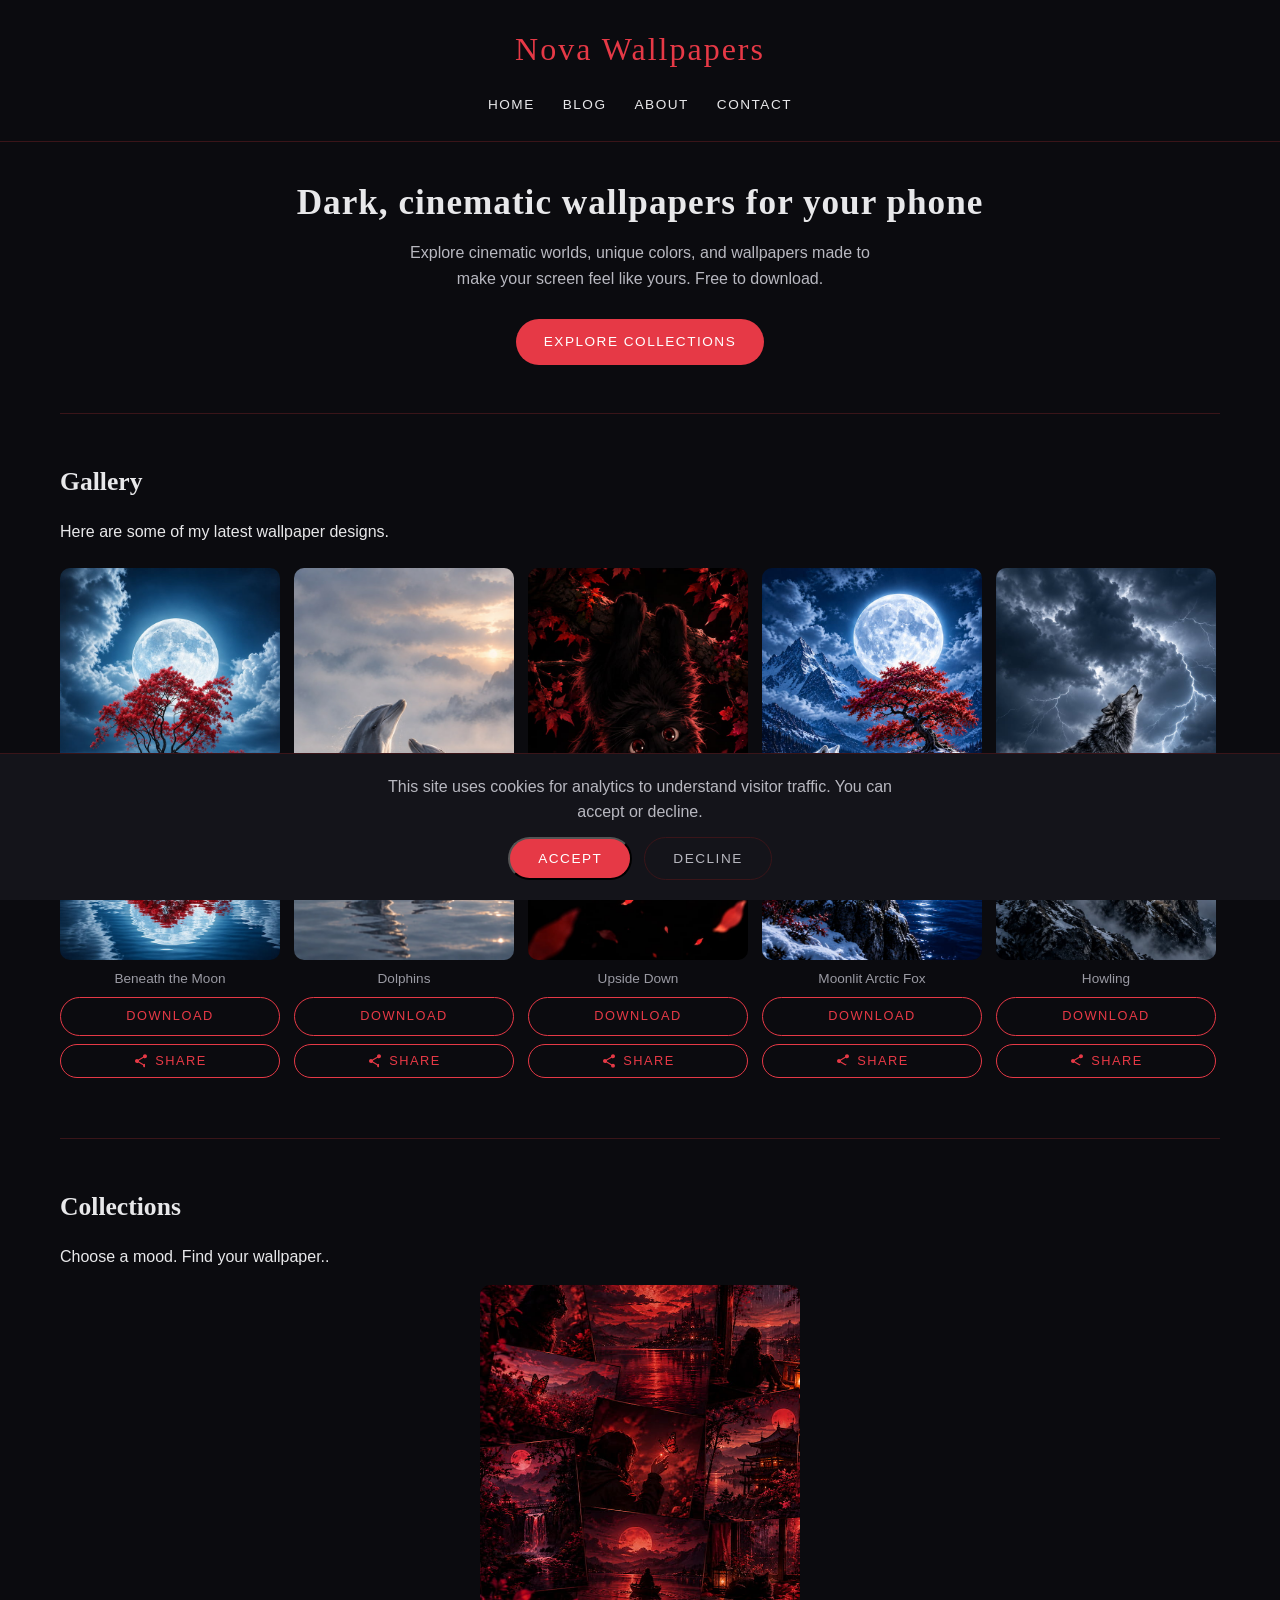
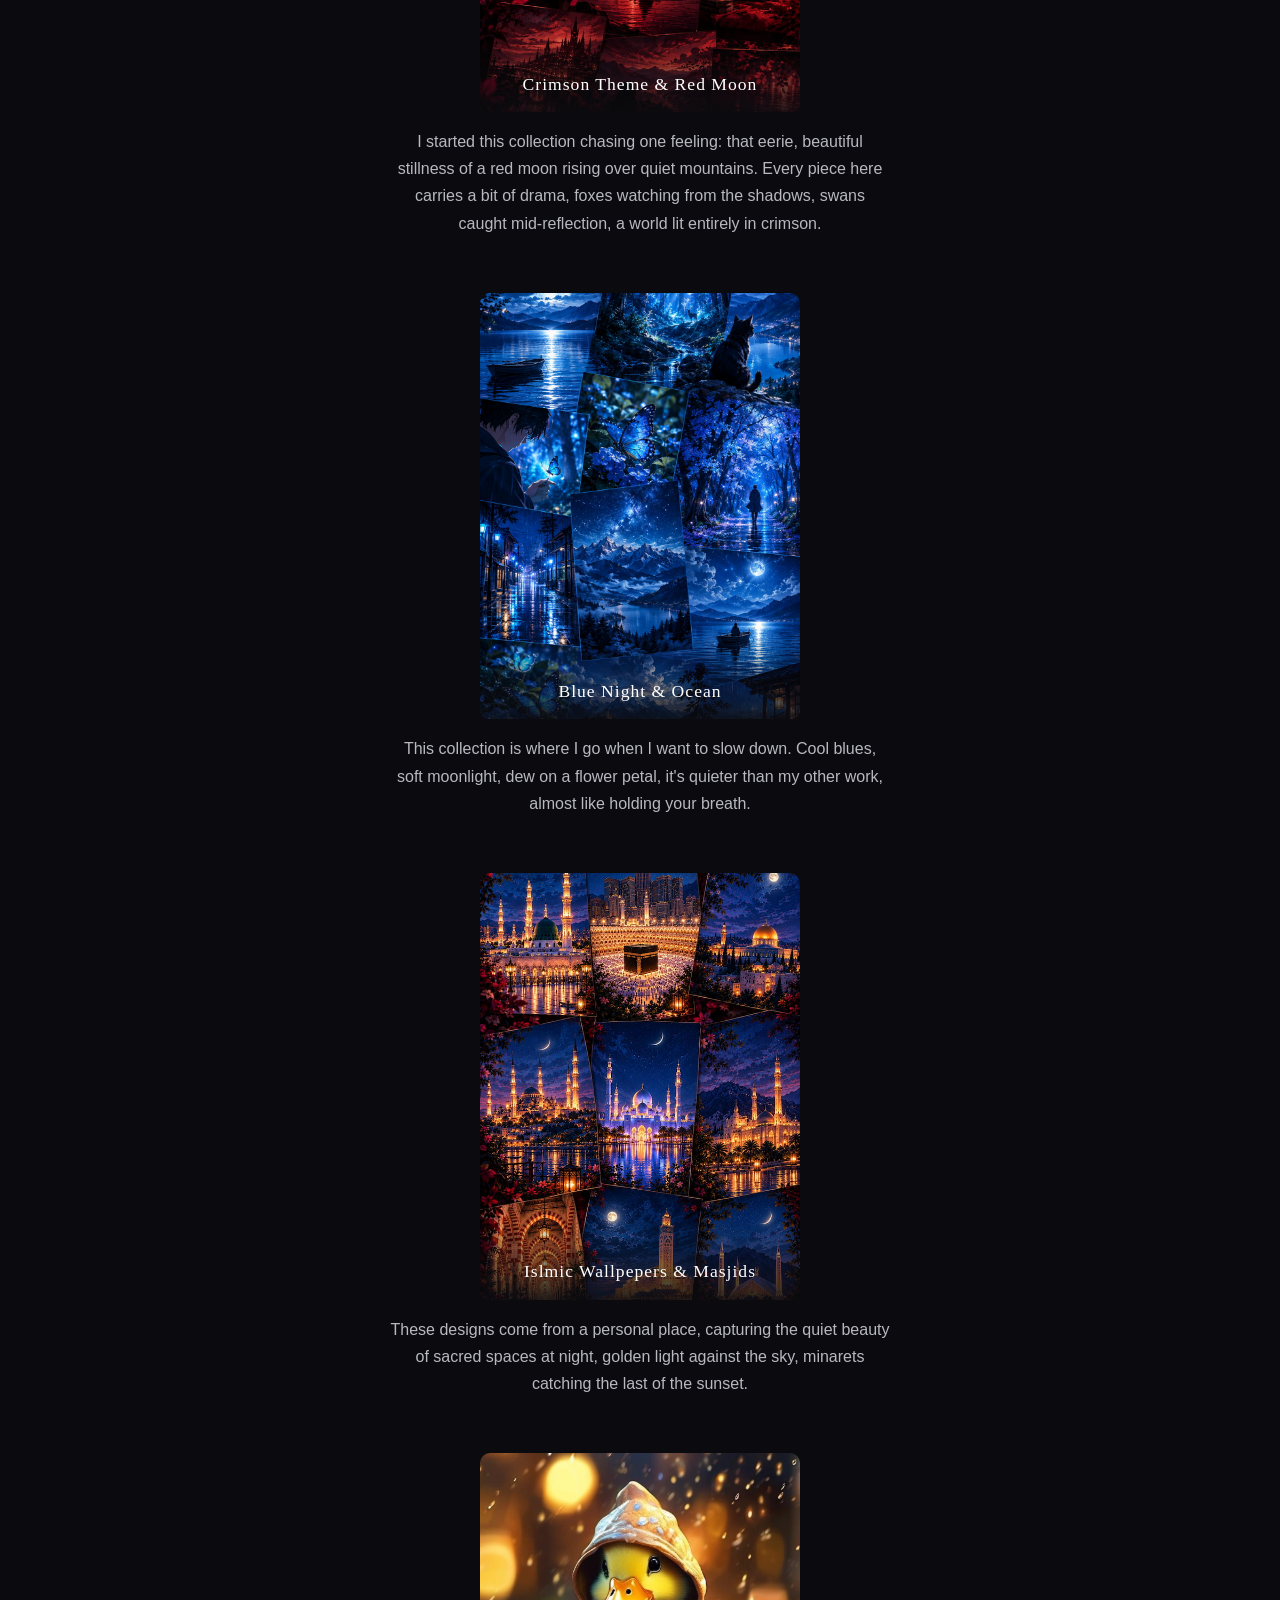
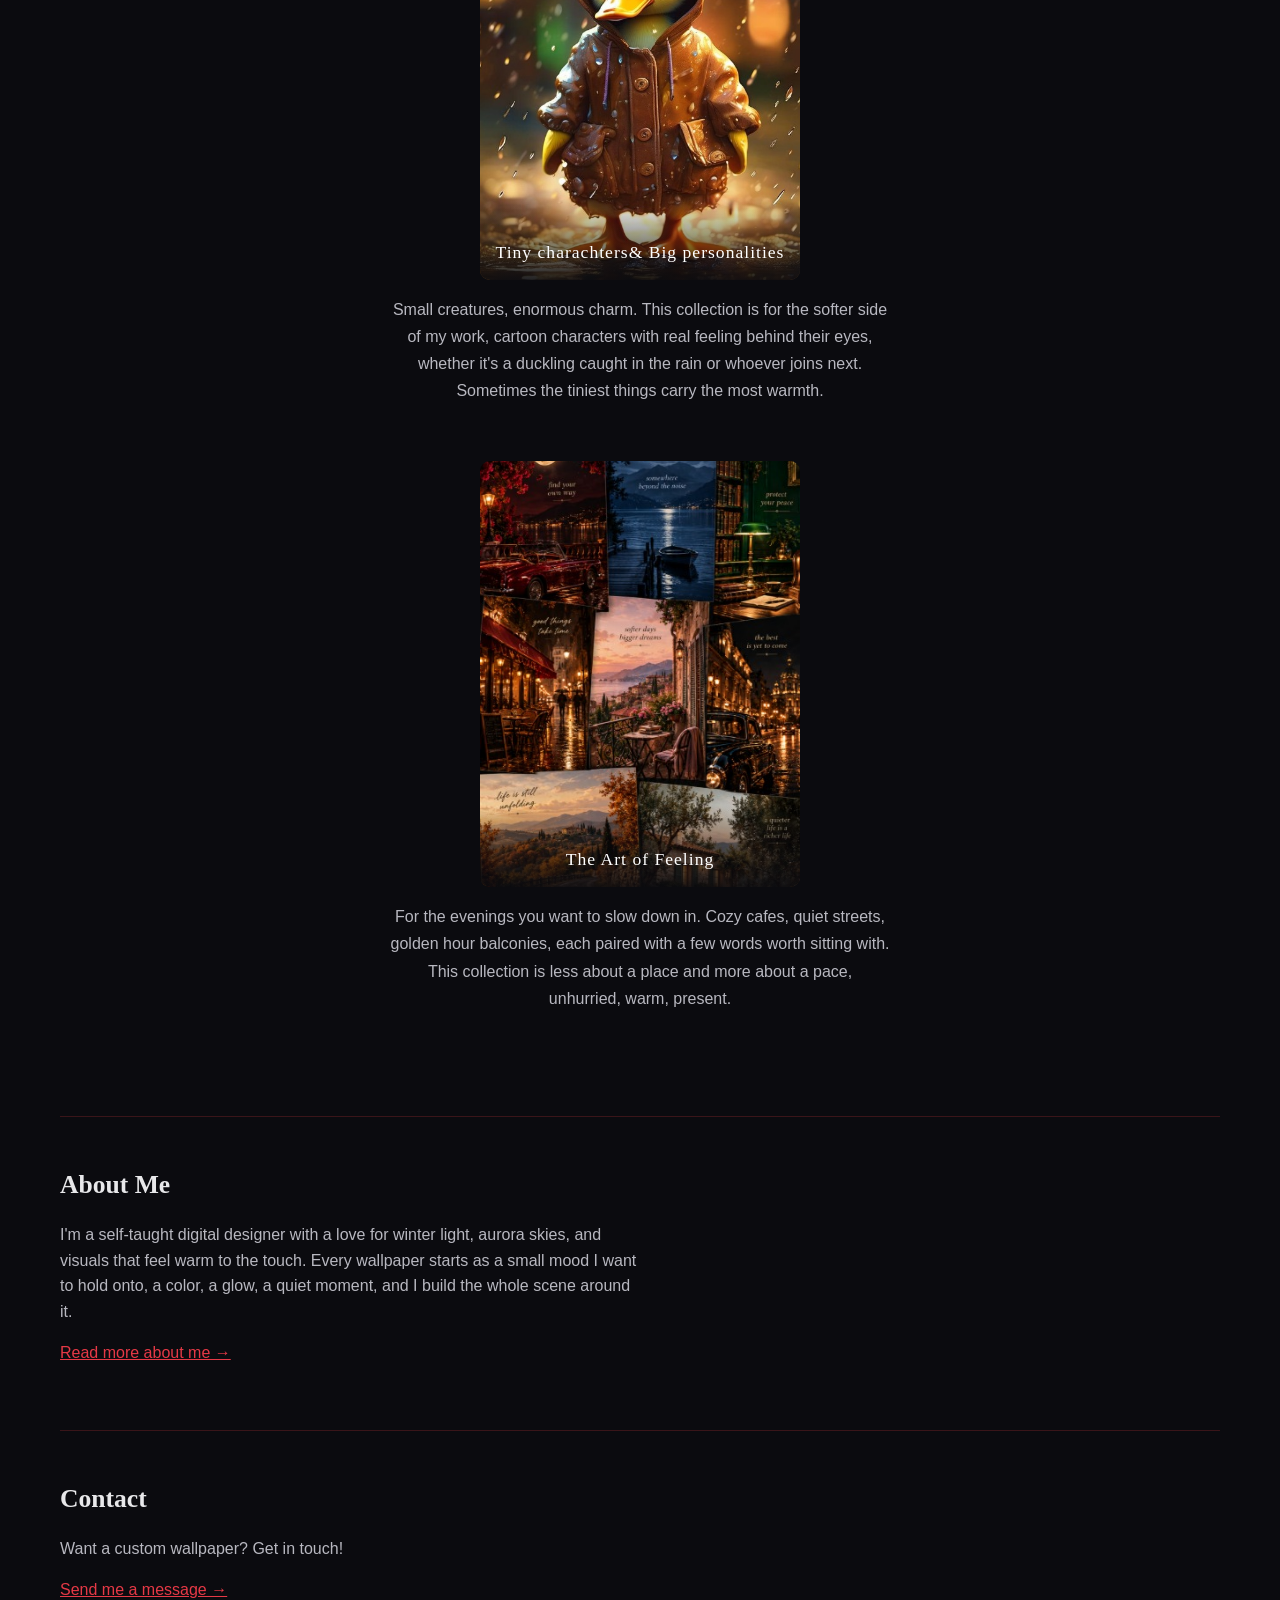
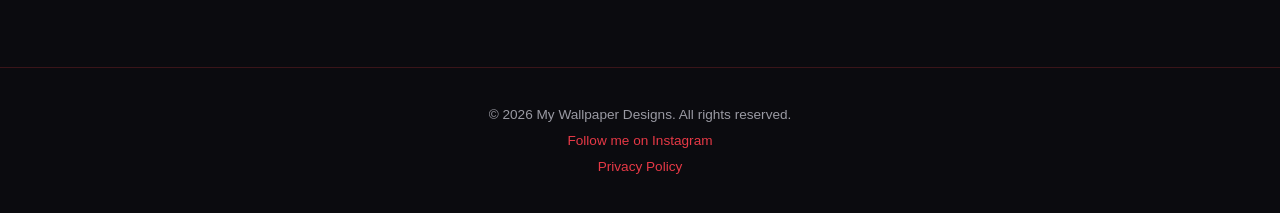
==== commit f7dd1745: "Add wolf full image" ====
--- a/index.html
+++ b/index.html
@@ -3,6 +3,8 @@
 <head>
   <meta charset="UTF-8">
   <meta name="viewport" content="width=device-width, initial-scale=1.0">
+  <script async src="https://pagead2.googlesyndication.com/pagead/js/adsbygoogle.js?client=ca-pub-8458021002056203"
+     crossorigin="anonymous"></script>
 
 <script async src="https://www.googletagmanager.com/gtag/js?id=G-R8QBSQ94M0"></script>
 <script>
@@ -91,10 +93,10 @@
   </button>
         </figure>
 
-        <figure id="mystical-crimson-tree-inside-water-circle">
-          <img src="images/red-moon-thumb/crimson-tree-inside-water-circle-thumb.jpg" alt="A crimson tree reflected in a circular water body, surrounded by a mystical red moonlit landscape."  class="wallpaper-thumb">
-          <figcaption>Crimson Tree Inside Water Circle</figcaption>
-		    <a class="download-link " href="images/red-moon/crimson-tree-inside-water-circle.png" download="crimson-tree-inside-water-circle.png">Download</a>
+        <figure id="wolf-on-the-mountain">
+          <img src="images/red-moon-thumb/wolf-on-the-mountain.jpg" alt="A crimson tree reflected in a circular water body, surrounded by a mystical red moonlit landscape."  class="wallpaper-thumb">
+          <figcaption>Howling</figcaption>
+		    <a class="download-link " href="images/red-moon/wolf-on-the-mountain.png" download="wolf-on-the-mountain.png">Download</a>
             <button class="share-button" aria-label="Share this wallpaper">
     <svg viewBox="0 0 24 24" width="16" height="16" fill="currentColor">
       <path d="M18 16.08c-.76 0-1.44.3-1.96.77L8.91 12.7c.05-.23.09-.46.09-.7s-.04-.47-.09-.7l7.05-4.11c.54.5 1.25.81 2.04.81 1.66 0 3-1.34 3-3s-1.34-3-3-3-3 1.34-3 3c0 .24.04.47.09.7L8.04 9.81C7.5 9.31 6.79 9 6 9c-1.66 0-3 1.34-3 3s1.34 3 3 3c.79 0 1.5-.31 2.04-.81l7.12 4.16c-.05.21-.08.43-.08.65 0 1.61 1.31 2。92 2。92 2。92s2。92-1。31 2。92-2。92-1。31-2。92-2。92-2。92z"/>
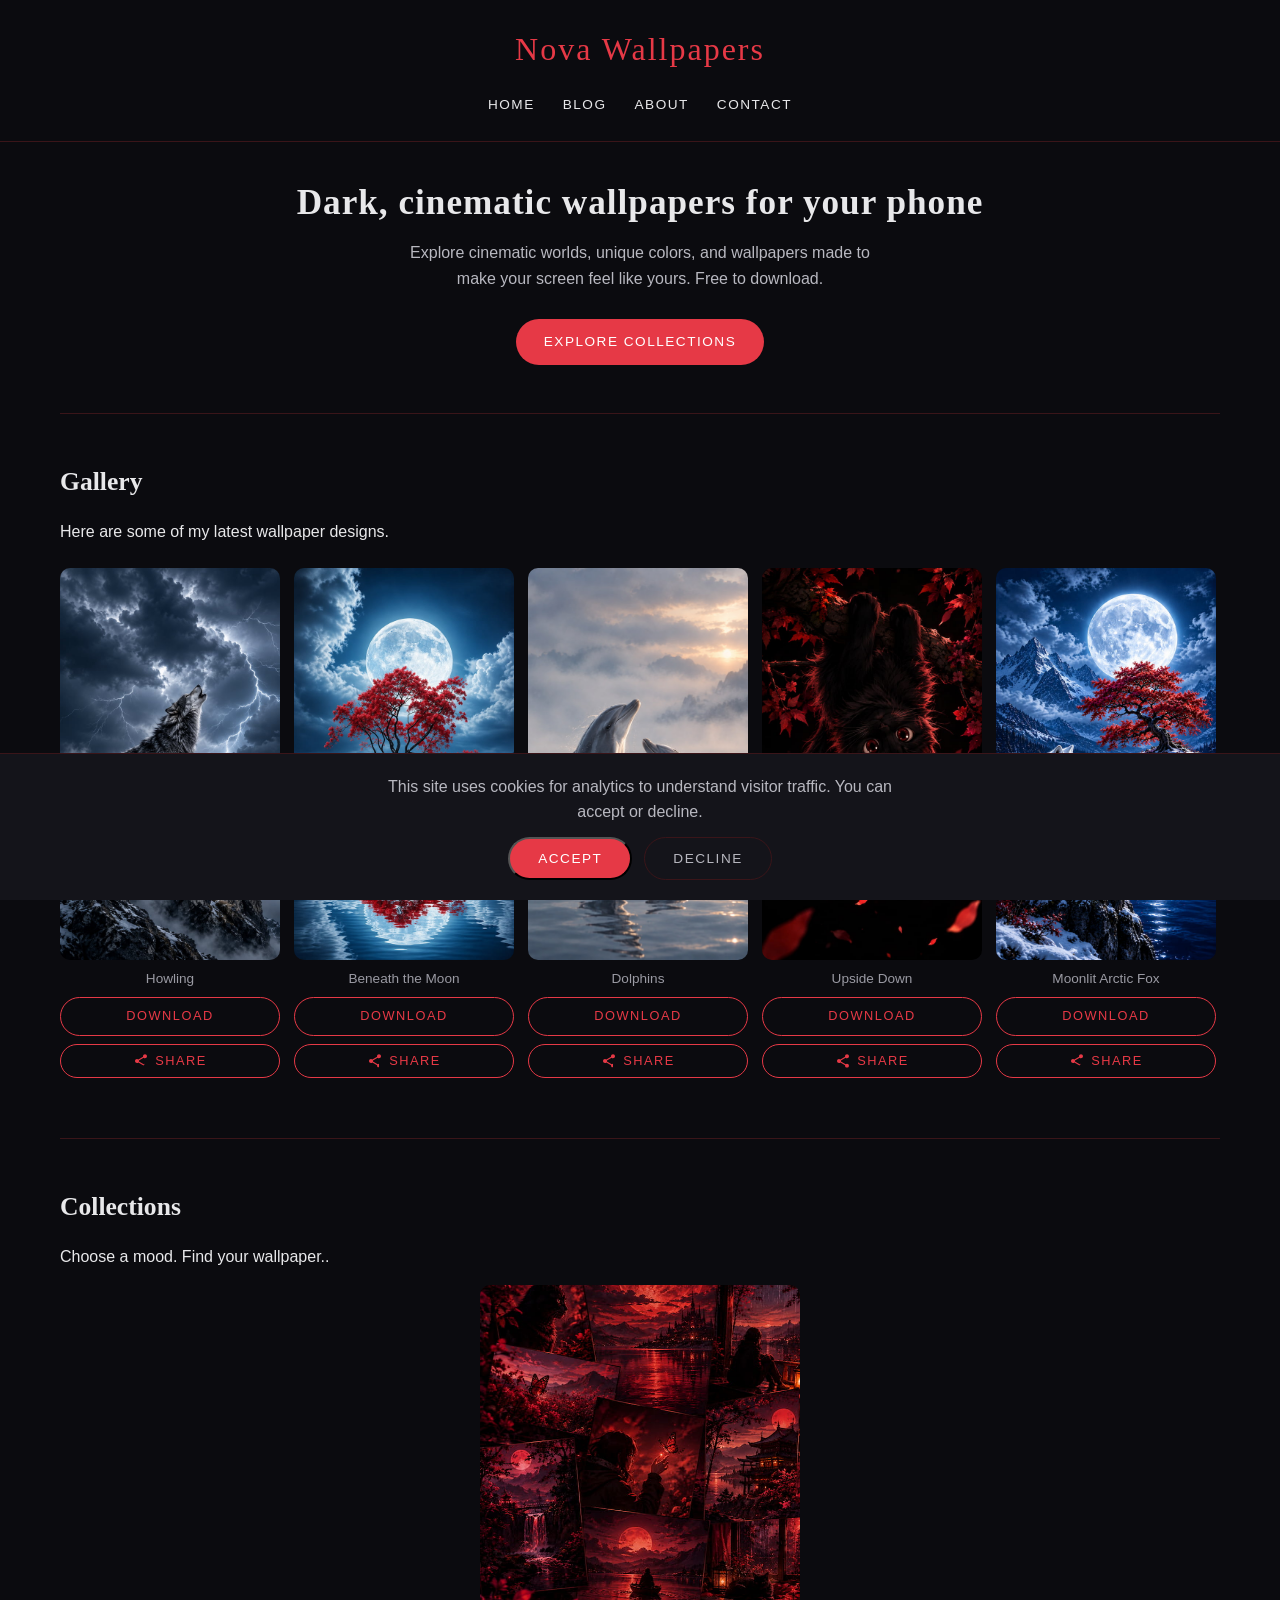
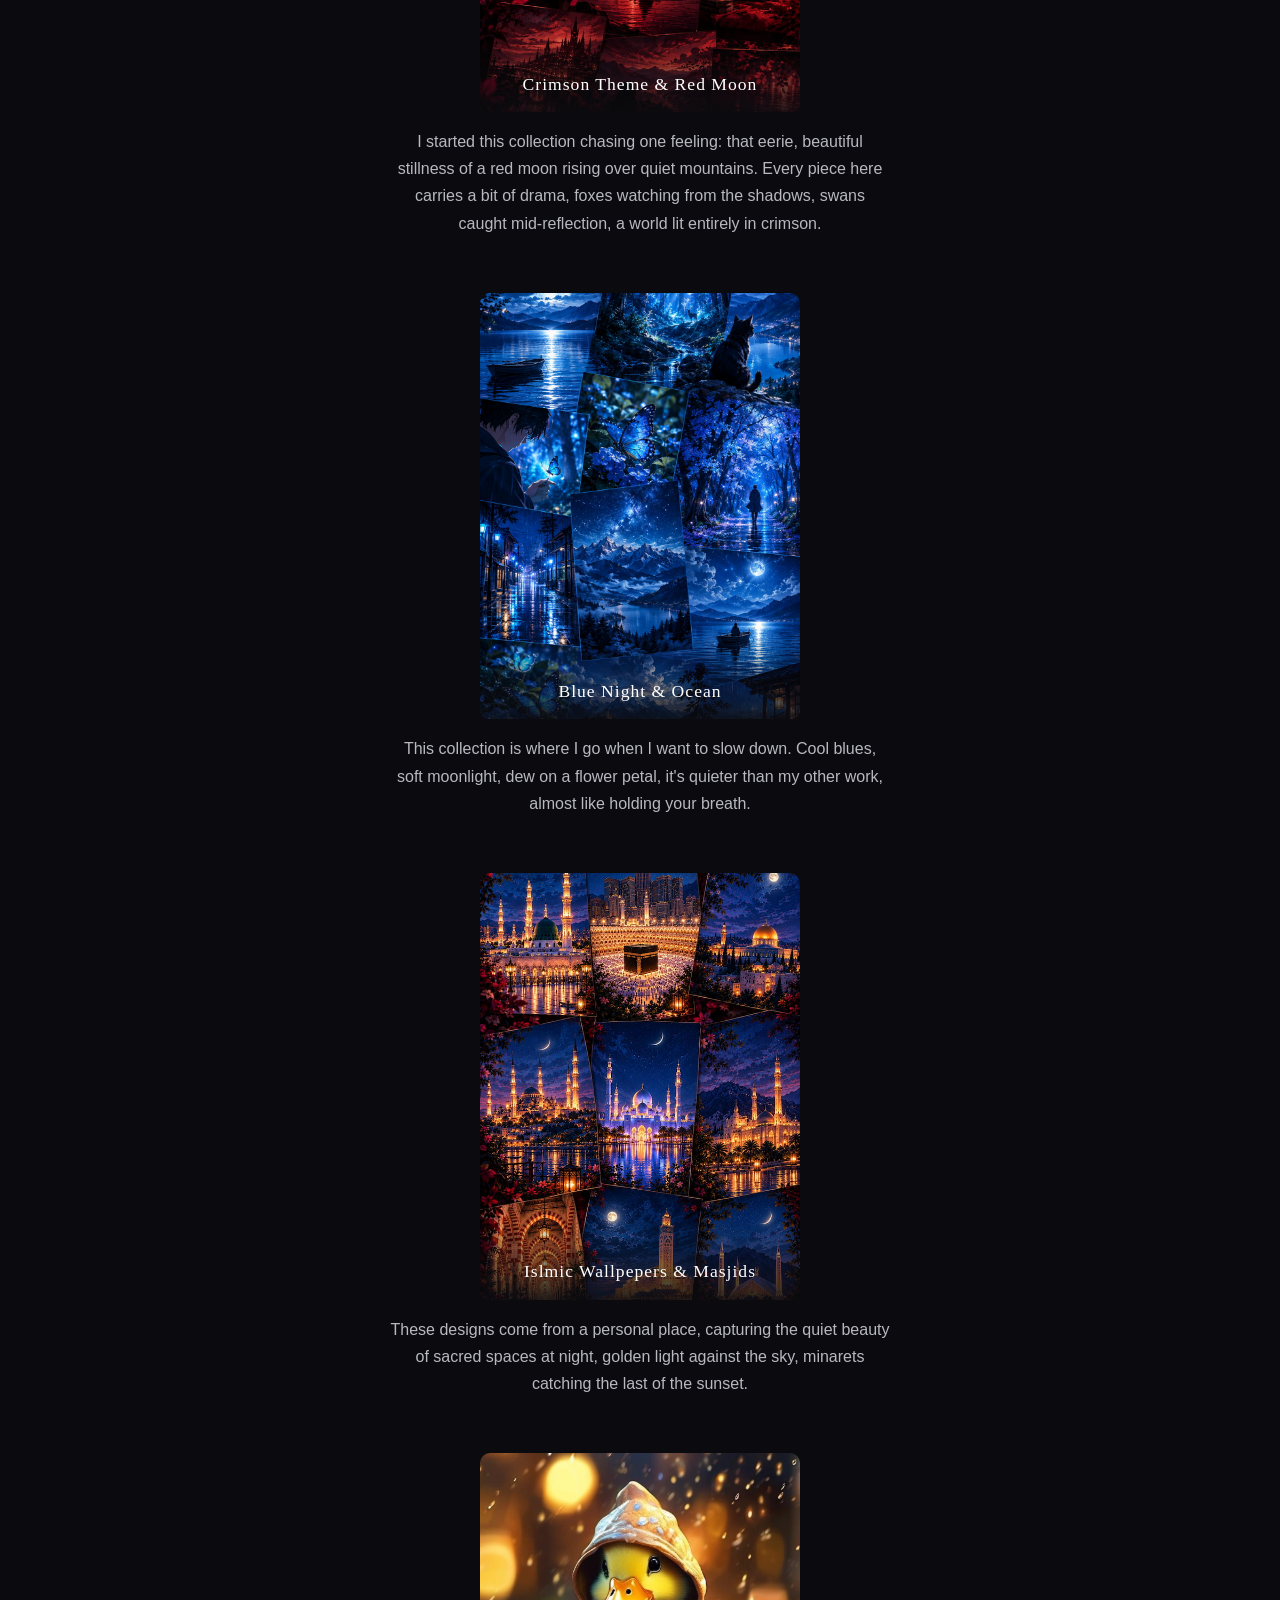
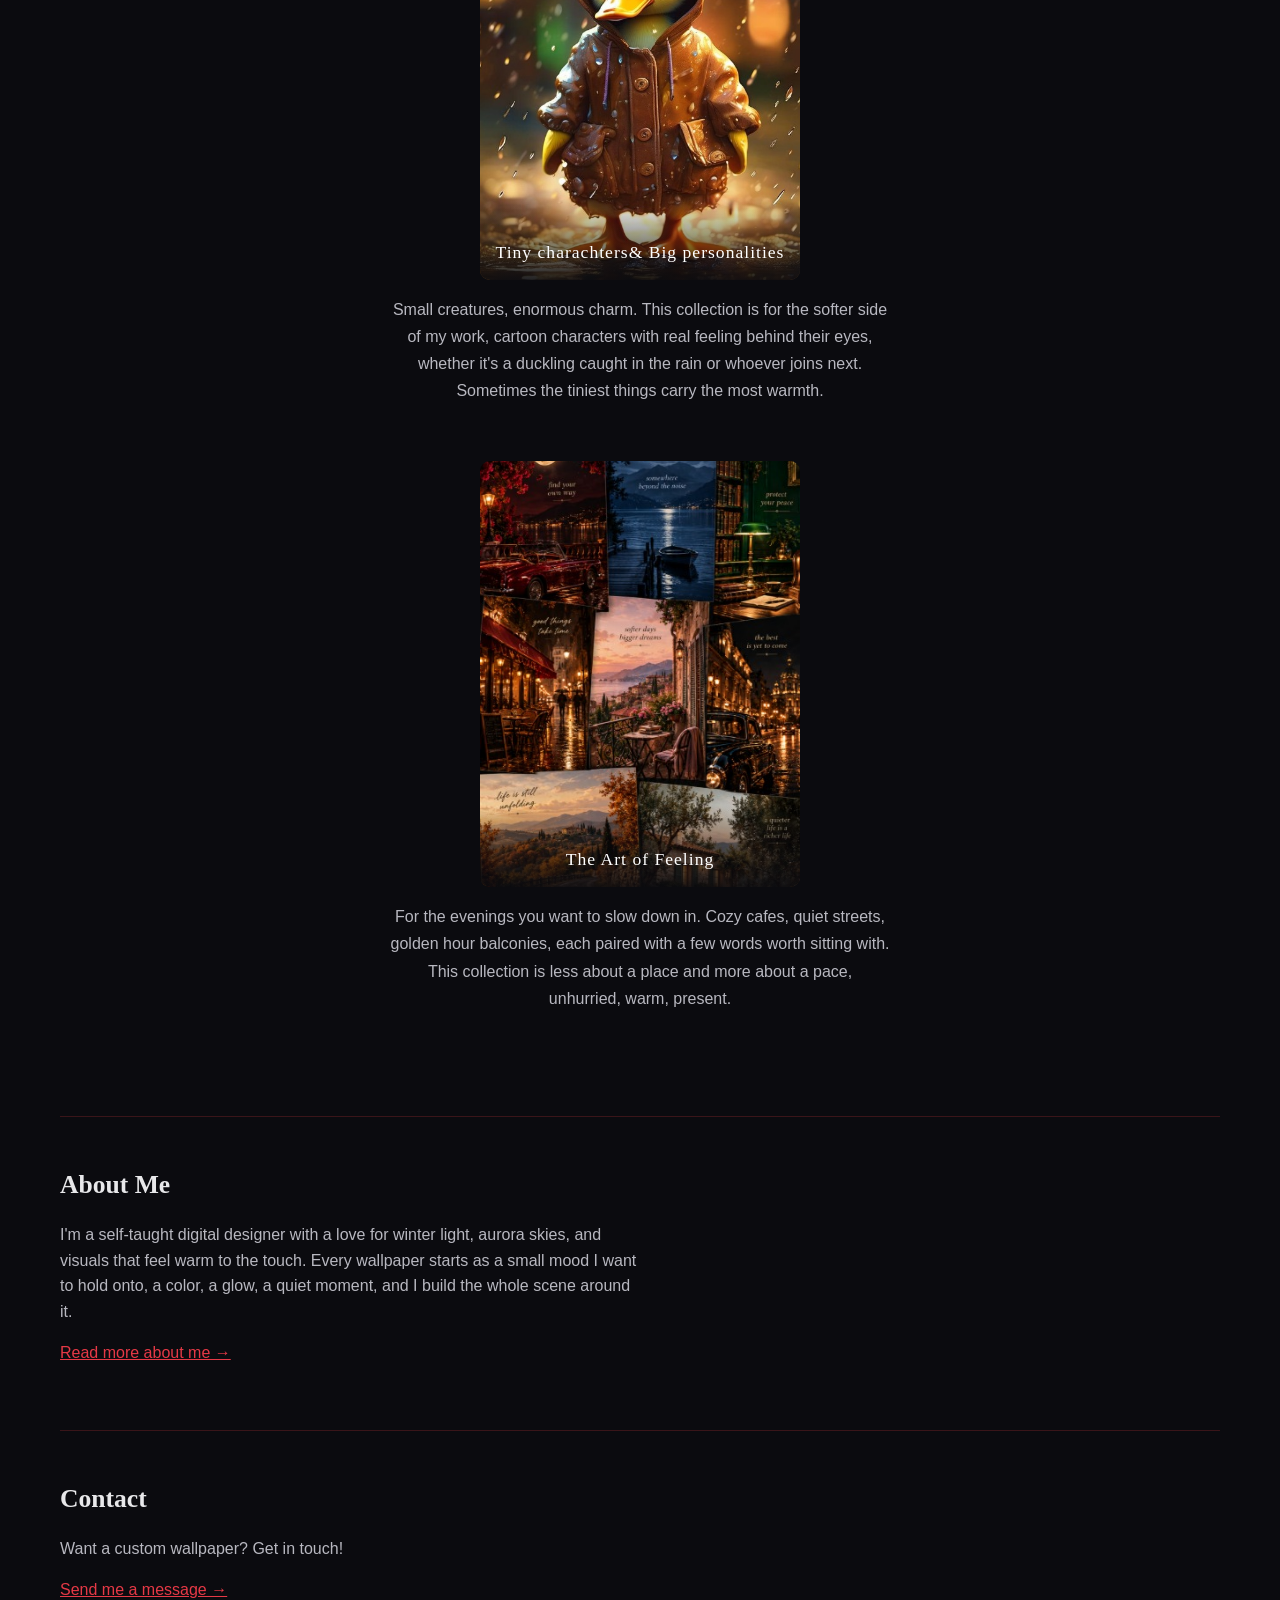
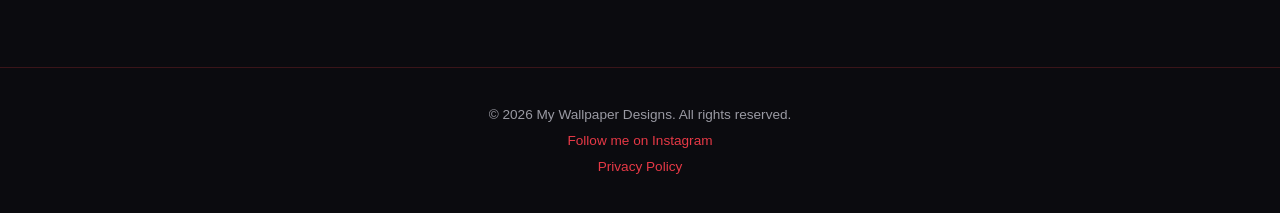
==== commit 1c20a558: "Add wolf full image" ====
--- a/index.html
+++ b/index.html
@@ -45,6 +45,18 @@
          <button class="scroll-arrow scroll-arrow-left" aria-label="Scroll left">&lsaquo;</button>
           <div class="gallery-track">
 
+                  <figure id="wolf-on-the-mountain">
+          <img src="images/red-moon-thumb/wolf-on-the-mountain.jpg" alt="A crimson tree reflected in a circular water body, surrounded by a mystical red moonlit landscape."  class="wallpaper-thumb">
+          <figcaption>Howling</figcaption>
+		    <a class="download-link " href="images/redmoon/wolf-on-the-mountain.png" download="wolf-on-the-mountain.png">Download</a>
+            <button class="share-button" aria-label="Share this wallpaper">
+    <svg viewBox="0 0 24 24" width="16" height="16" fill="currentColor">
+      <path d="M18 16.08c-.76 0-1.44.3-1.96.77L8.91 12.7c.05-.23.09-.46.09-.7s-.04-.47-.09-.7l7.05-4.11c.54.5 1.25.81 2.04.81 1.66 0 3-1.34 3-3s-1.34-3-3-3-3 1.34-3 3c0 .24.04.47.09.7L8.04 9.81C7.5 9.31 6.79 9 6 9c-1.66 0-3 1.34-3 3s1.34 3 3 3c.79 0 1.5-.31 2.04-.81l7.12 4.16c-.05.21-.08.43-.08.65 0 1.61 1.31 2。92 2。92 2。92s2。92-1。31 2。92-2。92-1。31-2。92-2。92-2。92z"/>
+    </svg>
+    Share
+  </button>
+        </figure>
+
                <figure id="beneath-the-moon">
           <img src="images/mainthumb/tree-beneath-moon-thumb.jpg" alt="A tree standing beneath the moon"  class="wallpaper-thumb">
           <figcaption>Beneath the Moon</figcaption>
@@ -60,7 +72,7 @@
           <figure id="dolphins">
           <img src="images/mainthumb/dolphins-thumb.jpg" alt="Dolphins dancing through the ocean"class="wallpaper-thumb">
           <figcaption>Dolphins</figcaption>
-		    <a class="download-link" href="images/redmoon/dolphins.png" download="dolphins-dancing-through-ocean.png">Download</a>
+		    <a class="download-link" href="images/mainthumb/dolphins.png" download="dolphins-dancing-through-ocean.png">Download</a>
             <button class="share-button" aria-label="Share this wallpaper">
     <svg viewBox="0 0 24 24" width="16" height="16" fill="currentColor">
       <path d="M18 16.08c-.76 0-1.44.3-1.96.77L8.91 12.7c.05-.23.09-.46.09-.7s-.04-.47-.09-.7l7.05-4.11c.54.5 1.25.81 2.04.81 1.66 0 3-1.34 3-3s-1.34-3-3-3-3 1.34-3 3c0 .24.04.47.09.7L8.04 9.81C7.5 9.31 6.79 9 6 9c-1.66 0-3 1.34-3 3s1.34 3 3 3c.79 0 1.5-.31 2.04-.81l7.12 4.16c-.05.21-.08.43-.08.65 0 1.61 1.31 2.92 2.92 2。92s2。92-1。31 2。92-2。92-1。31-2。92-2。92-2。92z"/>
@@ -85,18 +97,6 @@
           <img src="images/mainthumb/moonlit-arctic-fox-thumb.jpg" alt="A moonlit arctic fox standing in moon light"  class="wallpaper-thumb">
           <figcaption>Moonlit Arctic Fox</figcaption>
 		    <a class="download-link " href="images/mainthumb/moonlit-arctic-fox.png" download="moonlit-arctic-fox.png">Download</a>
-            <button class="share-button" aria-label="Share this wallpaper">
-    <svg viewBox="0 0 24 24" width="16" height="16" fill="currentColor">
-      <path d="M18 16.08c-.76 0-1.44.3-1.96.77L8.91 12.7c.05-.23.09-.46.09-.7s-.04-.47-.09-.7l7.05-4.11c.54.5 1.25.81 2.04.81 1.66 0 3-1.34 3-3s-1.34-3-3-3-3 1.34-3 3c0 .24.04.47.09.7L8.04 9.81C7.5 9.31 6.79 9 6 9c-1.66 0-3 1.34-3 3s1.34 3 3 3c.79 0 1.5-.31 2.04-.81l7.12 4.16c-.05.21-.08.43-.08.65 0 1.61 1.31 2。92 2。92 2。92s2。92-1。31 2。92-2。92-1。31-2。92-2。92-2。92z"/>
-    </svg>
-    Share
-  </button>
-        </figure>
-
-        <figure id="wolf-on-the-mountain">
-          <img src="images/red-moon-thumb/wolf-on-the-mountain.jpg" alt="A crimson tree reflected in a circular water body, surrounded by a mystical red moonlit landscape."  class="wallpaper-thumb">
-          <figcaption>Howling</figcaption>
-		    <a class="download-link " href="images/red-moon/wolf-on-the-mountain.png" download="wolf-on-the-mountain.png">Download</a>
             <button class="share-button" aria-label="Share this wallpaper">
     <svg viewBox="0 0 24 24" width="16" height="16" fill="currentColor">
       <path d="M18 16.08c-.76 0-1.44.3-1.96.77L8.91 12.7c.05-.23.09-.46.09-.7s-.04-.47-.09-.7l7.05-4.11c.54.5 1.25.81 2.04.81 1.66 0 3-1.34 3-3s-1.34-3-3-3-3 1.34-3 3c0 .24.04.47.09.7L8.04 9.81C7.5 9.31 6.79 9 6 9c-1.66 0-3 1.34-3 3s1.34 3 3 3c.79 0 1.5-.31 2.04-.81l7.12 4.16c-.05.21-.08.43-.08.65 0 1.61 1.31 2。92 2。92 2。92s2。92-1。31 2。92-2。92-1。31-2。92-2。92-2。92z"/>
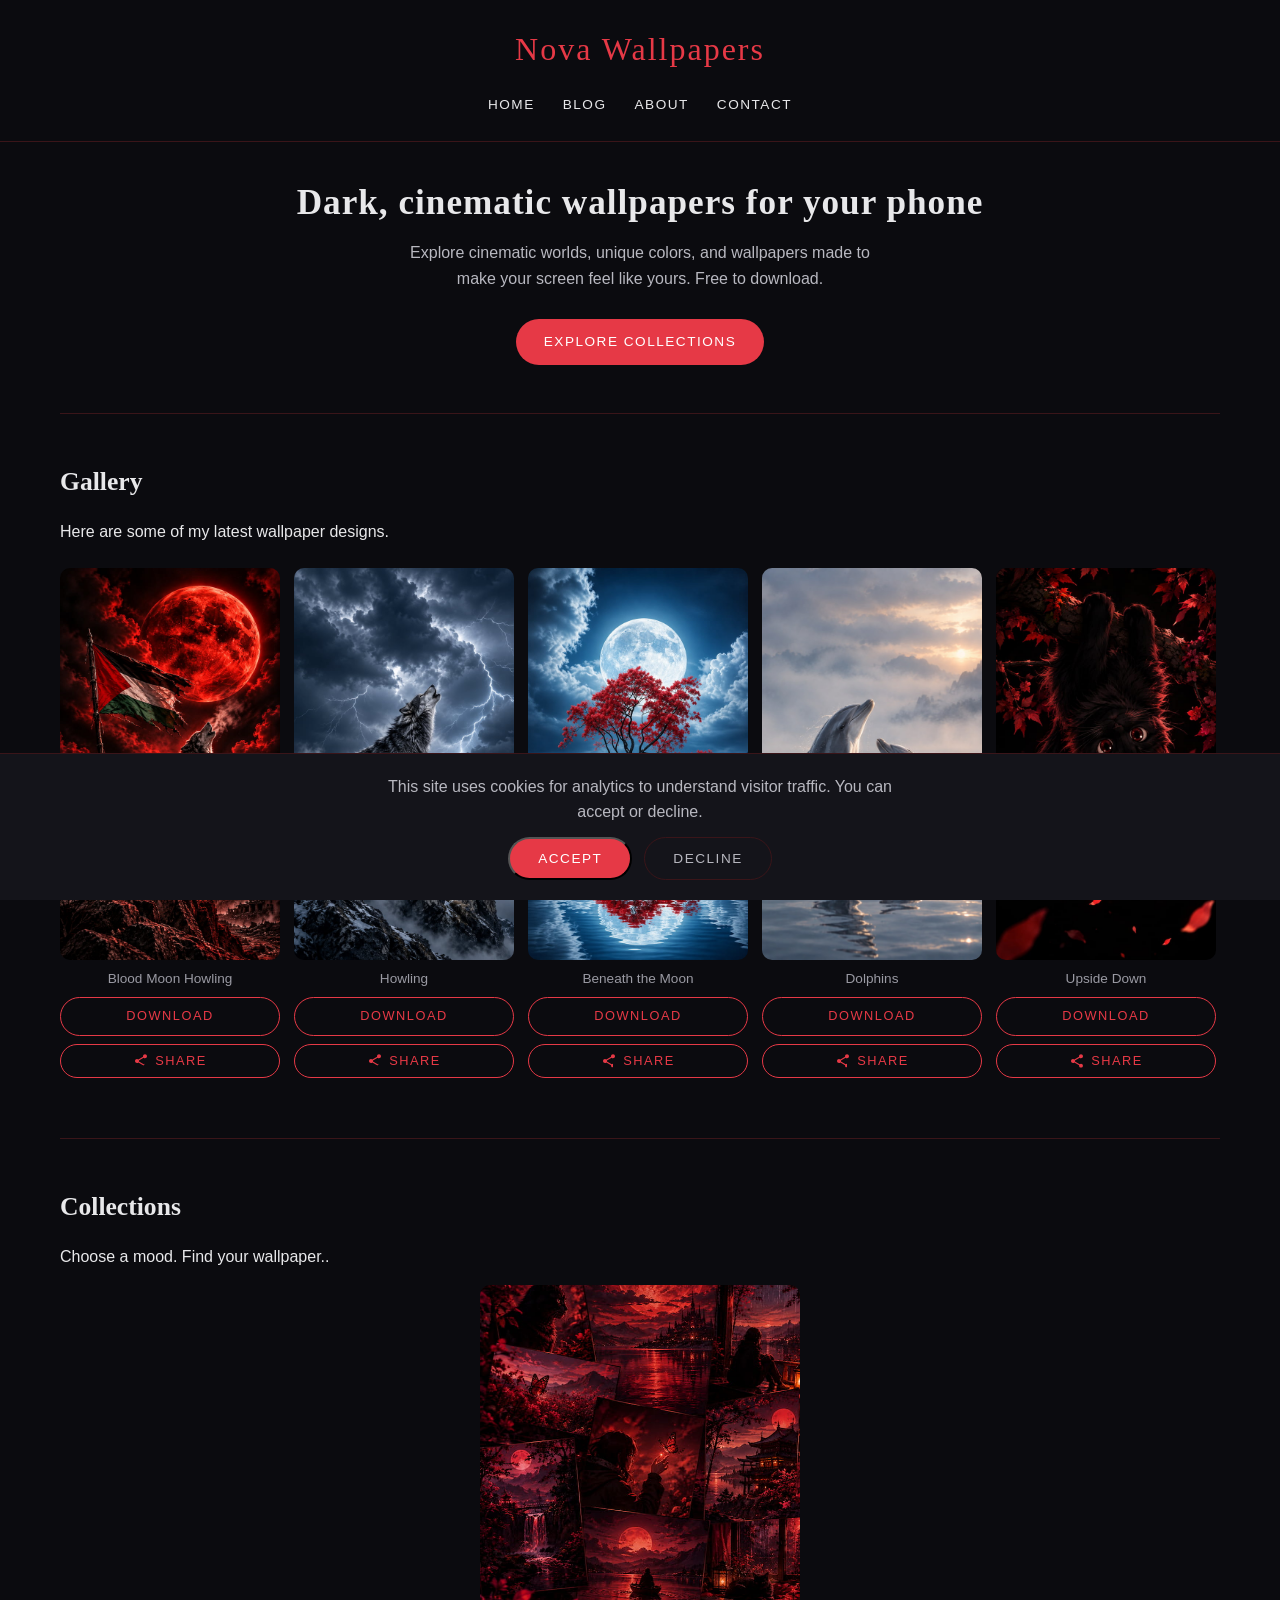
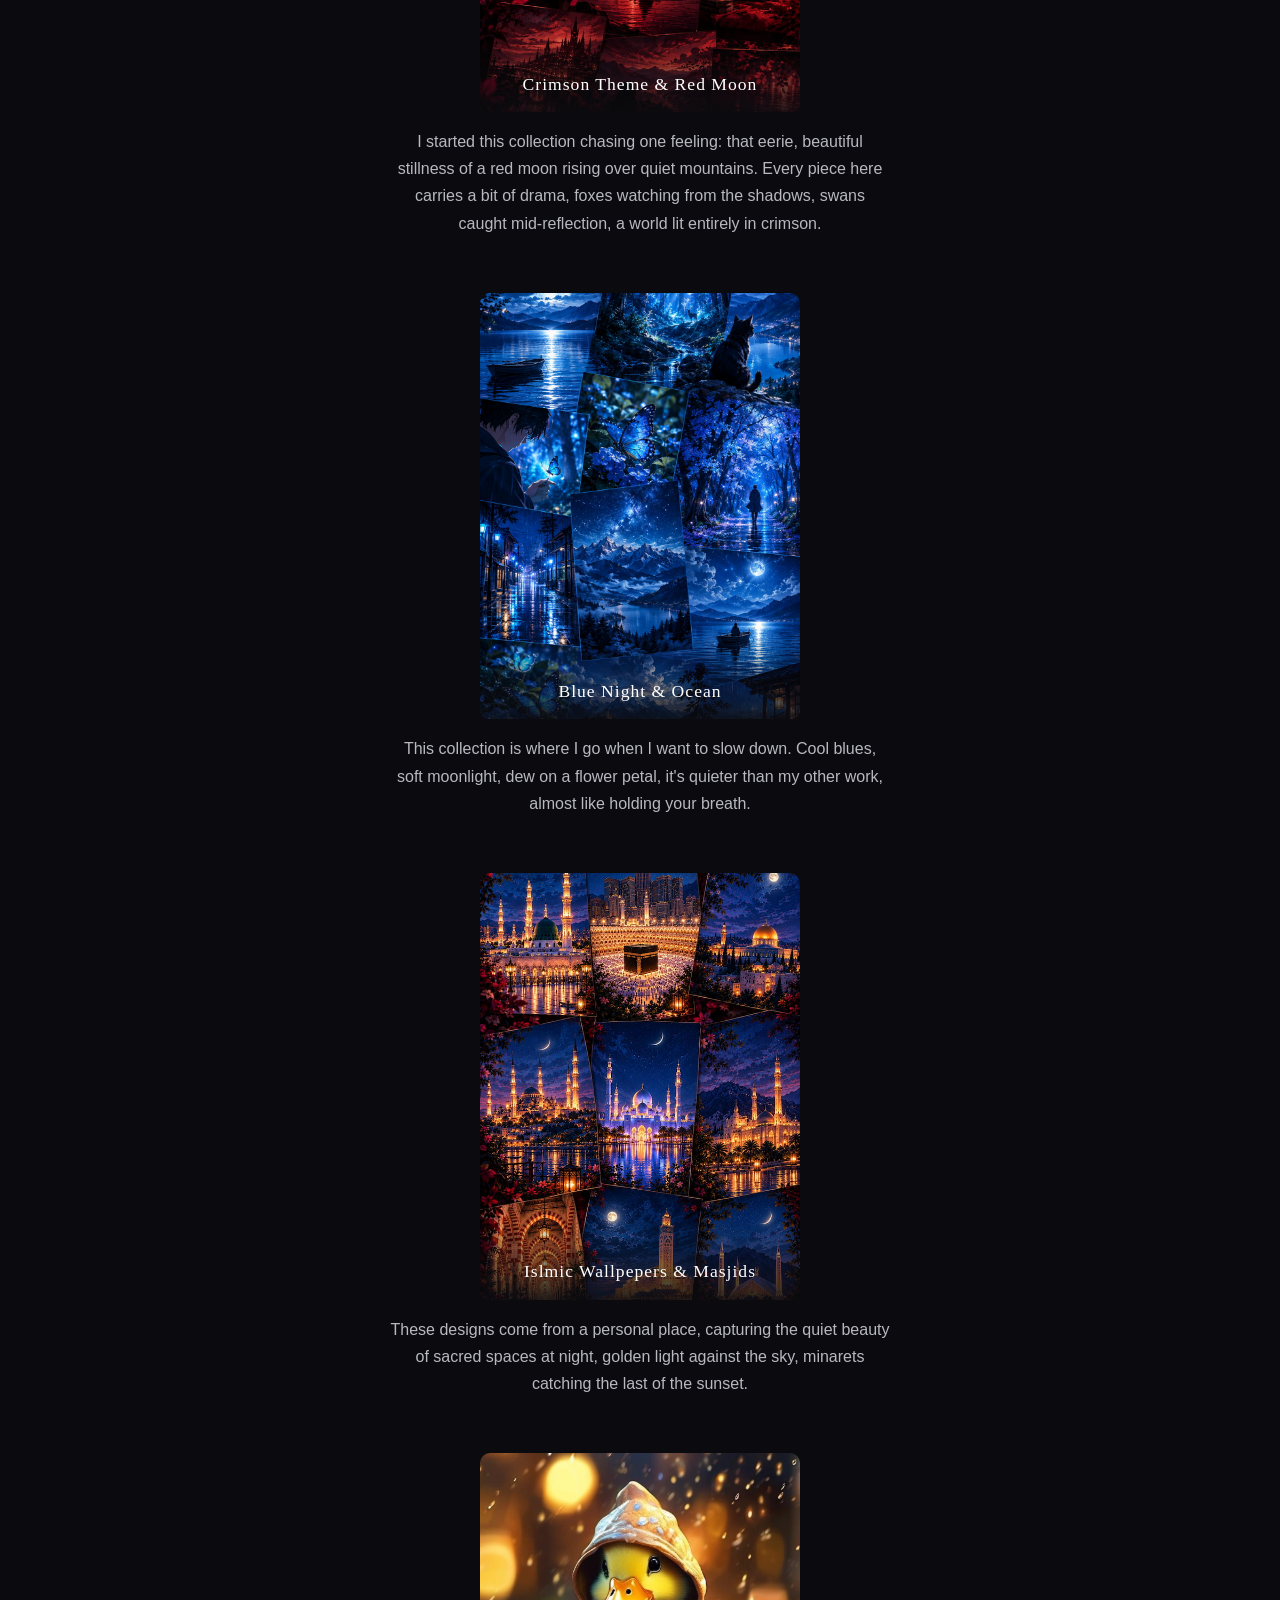
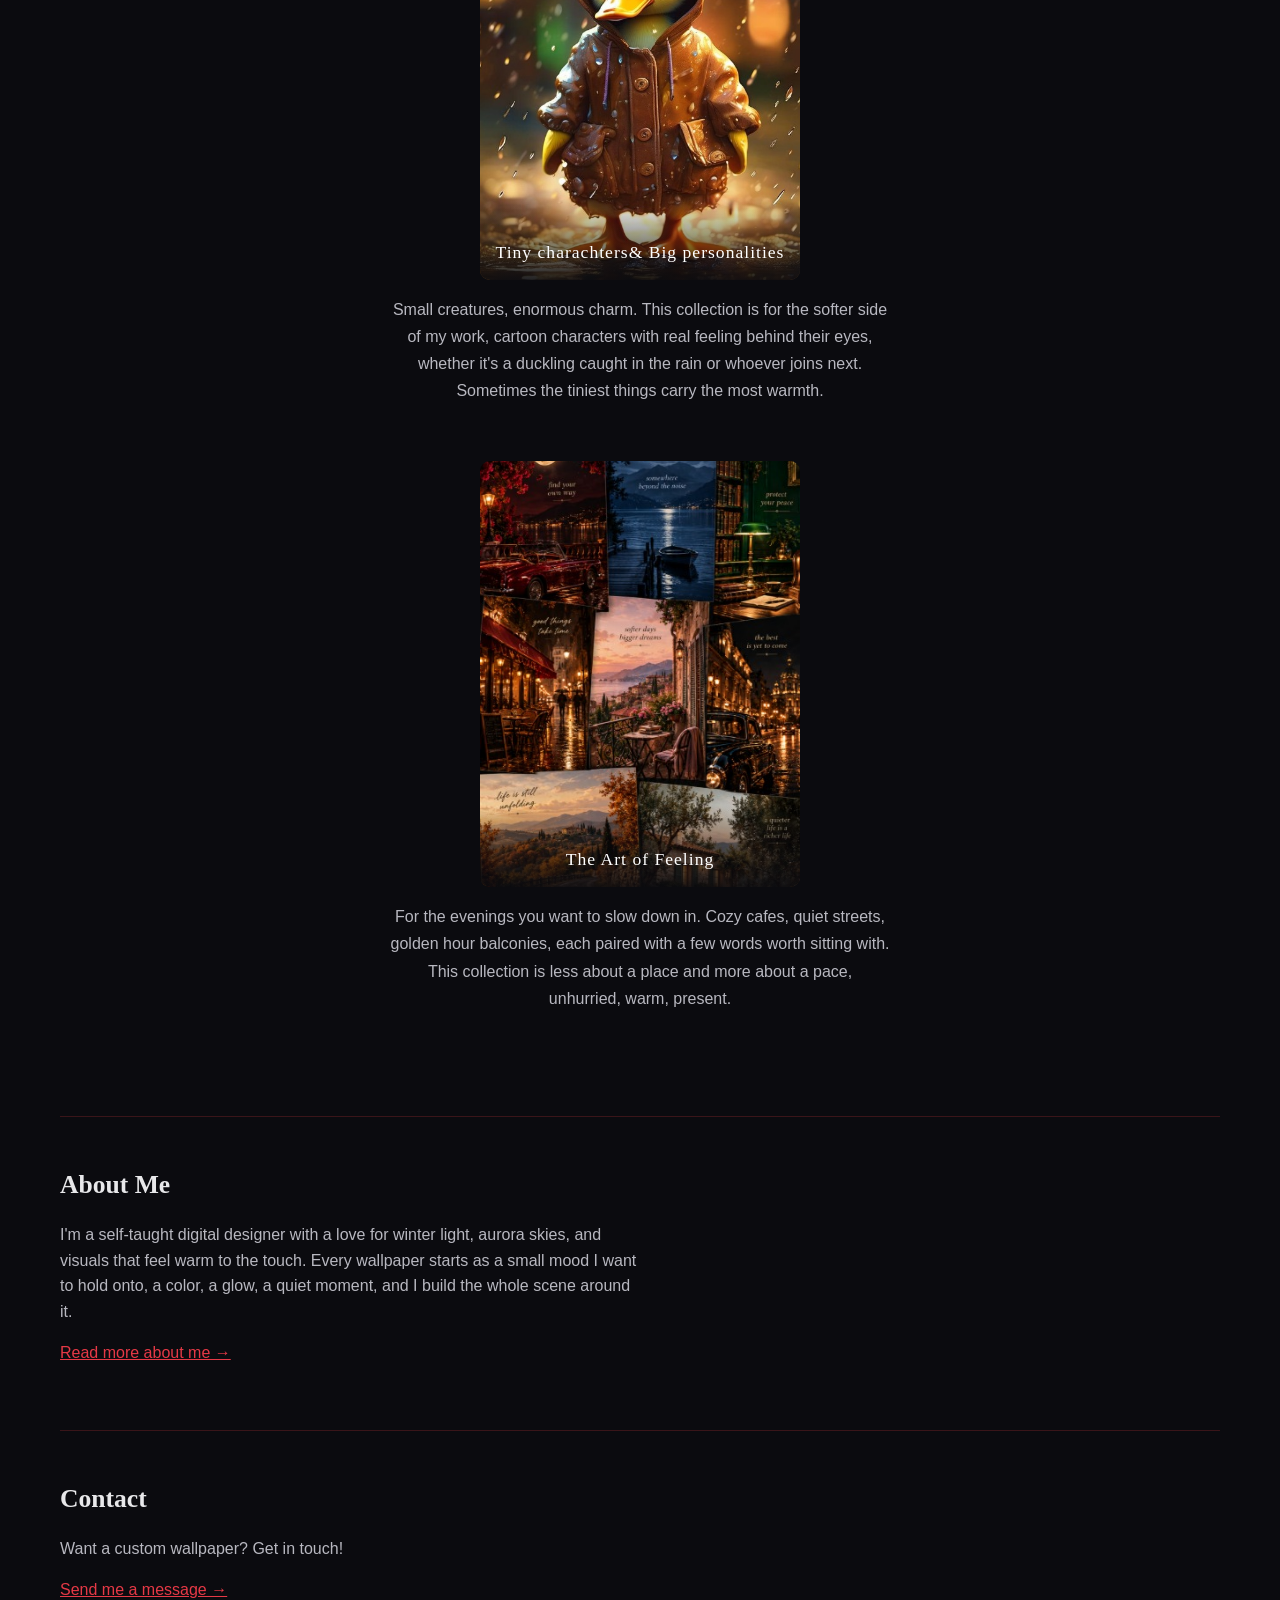
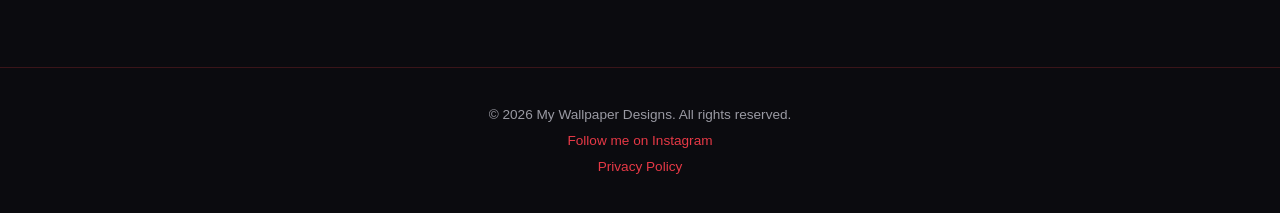
==== commit 0978e8df: "Add wolf full image" ====
--- a/index.html
+++ b/index.html
@@ -45,6 +45,18 @@
          <button class="scroll-arrow scroll-arrow-left" aria-label="Scroll left">&lsaquo;</button>
           <div class="gallery-track">
 
+             <figure id="howling-wolf-beneath-the-blood-moon">      
+          <img src="images/red-moon-thumb/howling-wolf-beneath-the-blood-moon.jpg" alt="A crimson tree reflected in a circular water body, surrounded by a mystical red moonlit landscape."  class="wallpaper-thumb">
+          <figcaption>Blood Moon Howling</figcaption>
+		    <a class="download-link " href="images/redmoon/howling-wolf-beneath-the-blood-moon.png" download="howling-wolf-beneath-the-blood-moon.png">Download</a>
+            <button class="share-button" aria-label="Share this wallpaper">
+    <svg viewBox="0 0 24 24" width="16" height="16" fill="currentColor">
+      <path d="M18 16.08c-.76 0-1.44.3-1.96.77L8.91 12.7c.05-.23.09-.46.09-.7s-.04-.47-.09-.7l7.05-4.11c.54.5 1.25.81 2.04.81 1.66 0 3-1.34 3-3s-1.34-3-3-3-3 1.34-3 3c0 .24.04.47.09.7L8.04 9.81C7.5 9.31 6.79 9 6 9c-1.66 0-3 1.34-3 3s1.34 3 3 3c.79 0 1.5-.31 2.04-.81l7.12 4.16c-.05.21-.08.43-.08.65 0 1.61 1.31 2。92 2。92 2。92s2。92-1。31 2。92-2。92-1。31-2。92-2。92-2。92z"/>
+    </svg>
+    Share
+  </button>
+        </figure>
+
                   <figure id="wolf-on-the-mountain">
           <img src="images/red-moon-thumb/wolf-on-the-mountain.jpg" alt="A crimson tree reflected in a circular water body, surrounded by a mystical red moonlit landscape."  class="wallpaper-thumb">
           <figcaption>Howling</figcaption>
